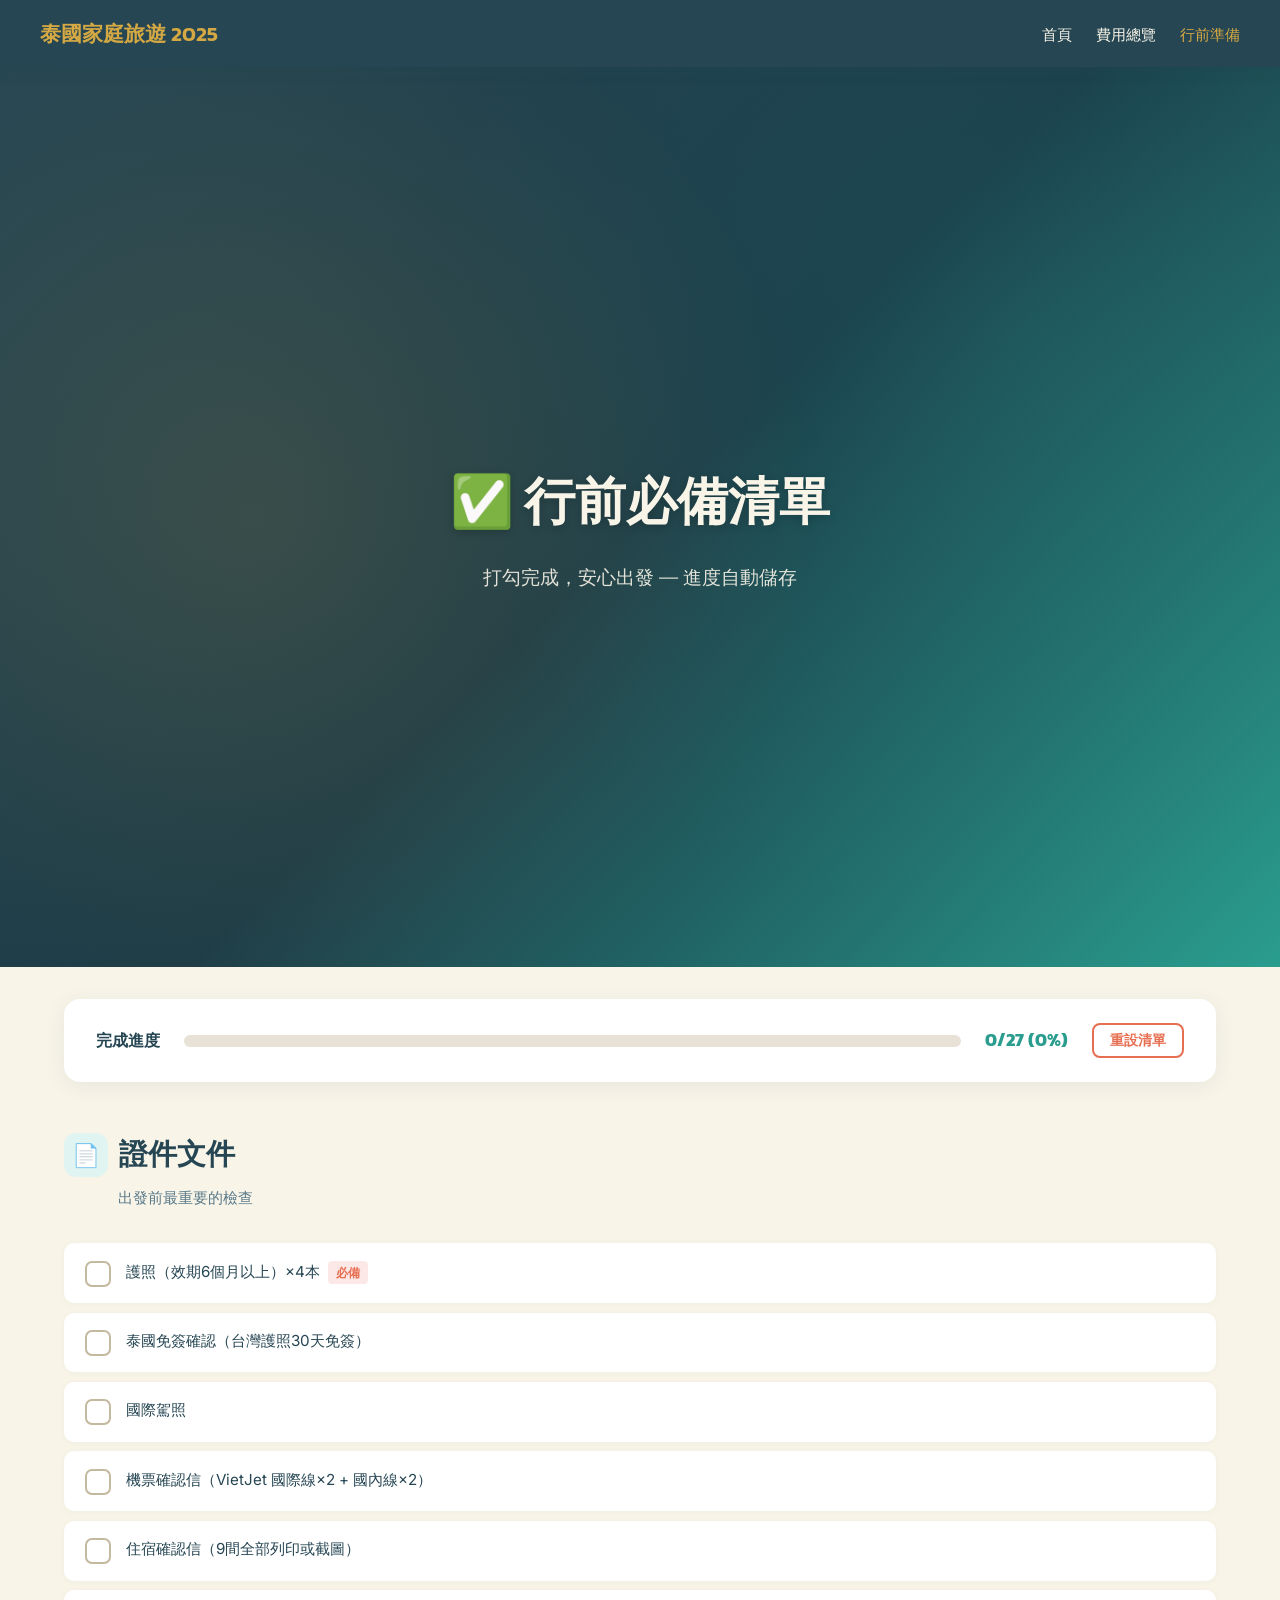
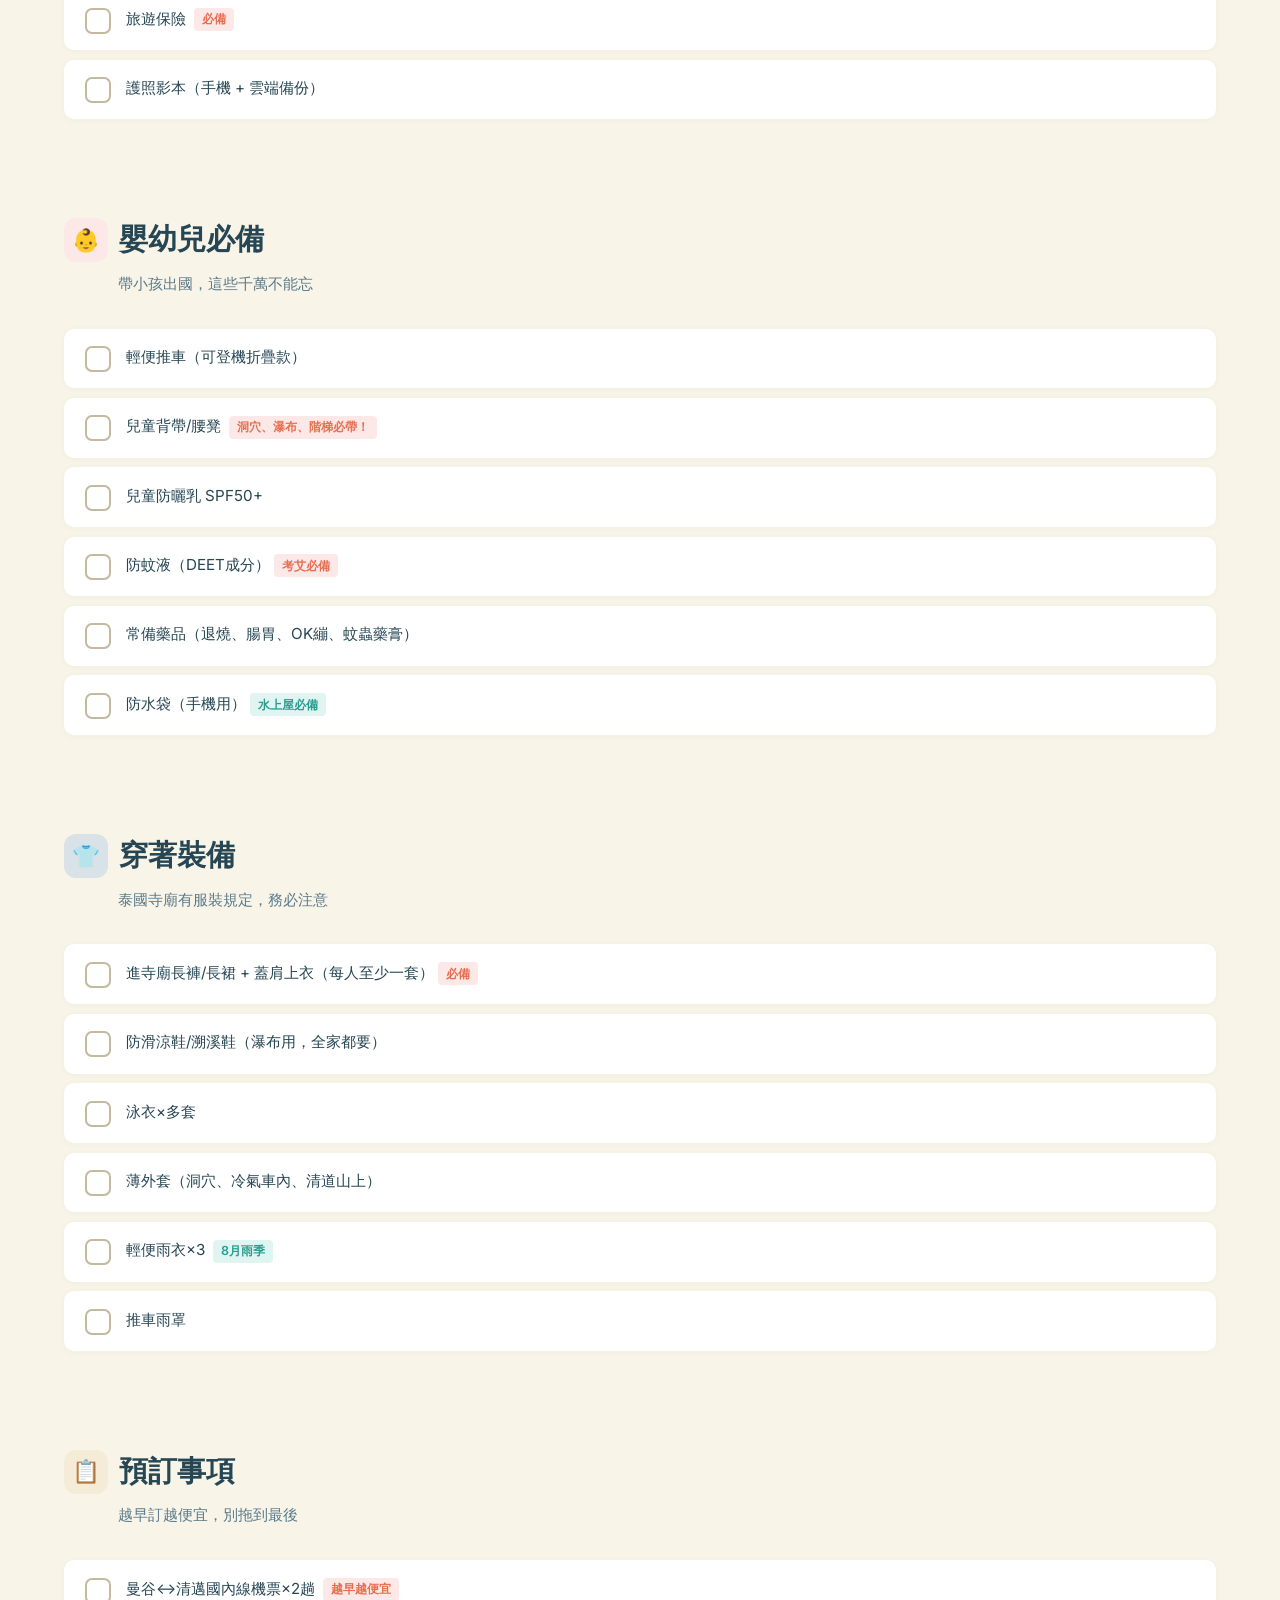
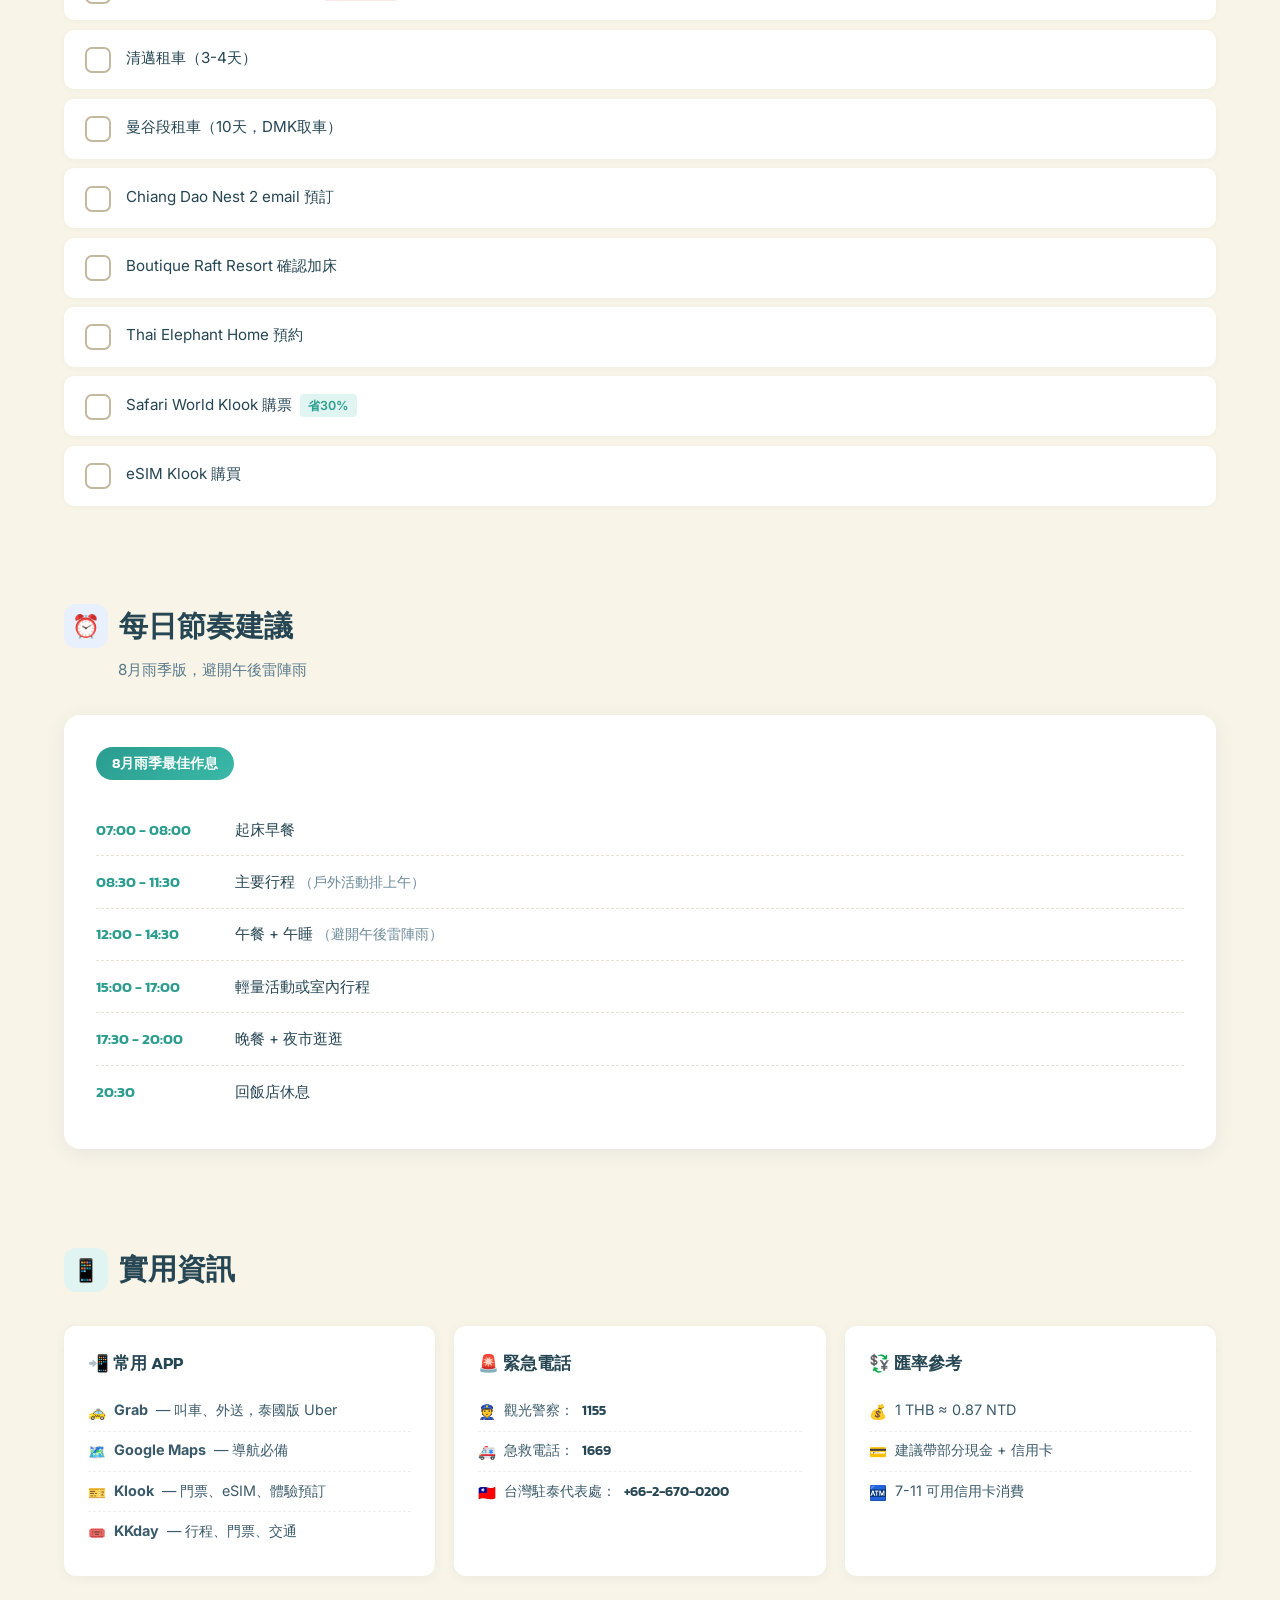
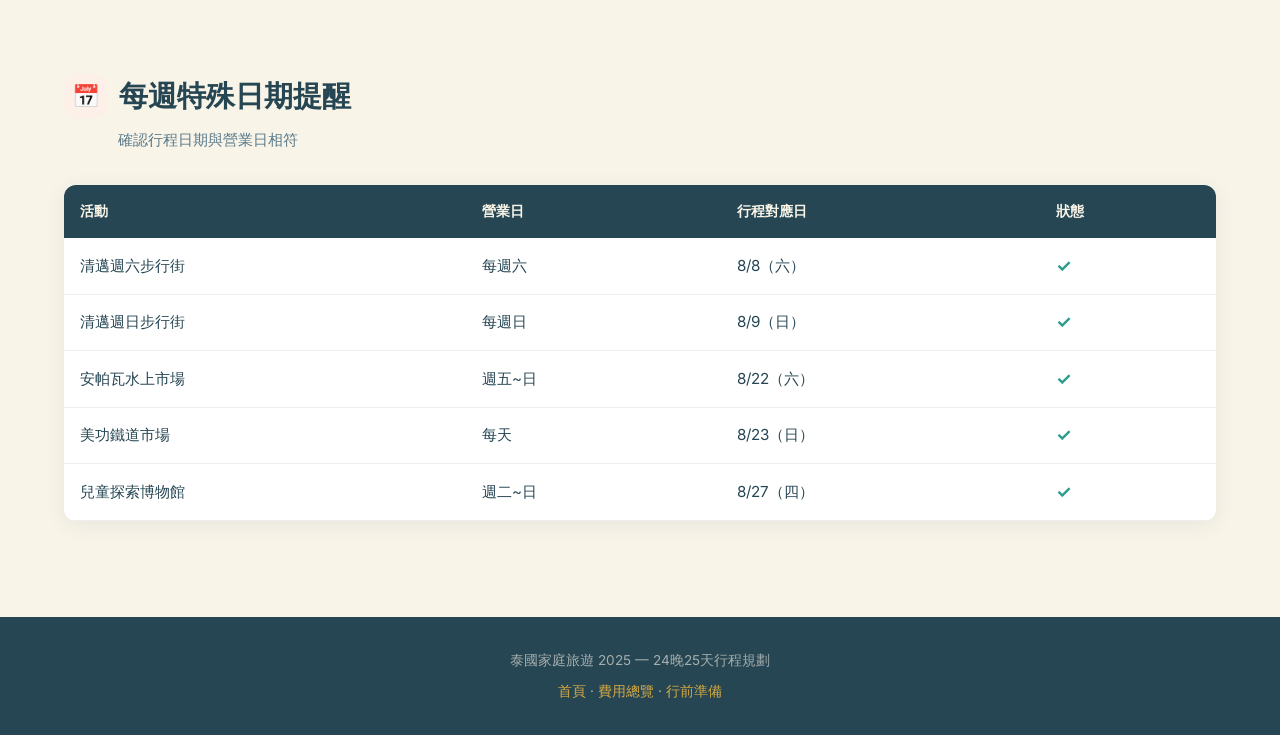
==== checklist.html @ dc39aaf6 "feat: Thailand family trip website v4.0 5-page static website for 25-day Thailand family trip (Aug 2" ====
<!DOCTYPE html>
<html lang="zh-TW">
<head>
    <meta charset="UTF-8">
    <meta name="viewport" content="width=device-width, initial-scale=1.0">
    <title>行前準備清單 - 泰國家庭旅遊</title>
    <link rel="preconnect" href="https://fonts.googleapis.com">
    <link rel="preconnect" href="https://fonts.gstatic.com" crossorigin>
    <link href="https://fonts.googleapis.com/css2?family=Inter:wght@300;400;500;600;700&family=Kanit:wght@300;400;500;600;700&display=swap" rel="stylesheet">
    <link rel="stylesheet" href="css/style.css">
    <style>
        /* ===== Page-specific styles for checklist.html ===== */
        :root {
            --gold: #D4A843;
            --teal: #2A9D8F;
            --deep-purple: #264653;
            --warm-white: #F8F4E8;
            --gold-light: #F5ECD7;
            --teal-light: #E0F5F1;
            --purple-light: #D8E2E7;
            --danger: #E76F51;
            --success: #2A9D8F;
        }

        * {
            margin: 0;
            padding: 0;
            box-sizing: border-box;
        }

        body {
            font-family: 'Inter', 'Kanit', sans-serif;
            background-color: var(--warm-white);
            color: var(--deep-purple);
            line-height: 1.7;
        }

        /* ----- Navigation ----- */
        .site-nav {
            background: var(--deep-purple);
            padding: 1rem 2rem;
            position: sticky;
            top: 0;
            z-index: 100;
            box-shadow: 0 2px 12px rgba(38, 70, 83, 0.3);
        }

        .nav-inner {
            max-width: 1200px;
            margin: 0 auto;
            display: flex;
            align-items: center;
            justify-content: space-between;
            flex-wrap: wrap;
            gap: 0.5rem;
        }

        .nav-logo {
            font-family: 'Kanit', sans-serif;
            font-size: 1.3rem;
            font-weight: 600;
            color: var(--gold);
            text-decoration: none;
        }

        .nav-links {
            display: flex;
            gap: 1.5rem;
            list-style: none;
            flex-wrap: wrap;
        }

        .nav-links a {
            color: var(--warm-white);
            text-decoration: none;
            font-size: 0.95rem;
            font-weight: 500;
            transition: color 0.2s;
            padding: 0.3rem 0;
        }

        .nav-links a:hover,
        .nav-links a.active {
            color: var(--gold);
        }

        /* ----- Hero Section ----- */
        .hero {
            background: linear-gradient(135deg, var(--deep-purple) 0%, #1a3a47 50%, var(--teal) 100%);
            color: var(--warm-white);
            text-align: center;
            padding: 5rem 2rem 4rem;
            position: relative;
            overflow: hidden;
        }

        .hero::before {
            content: '';
            position: absolute;
            inset: 0;
            background:
                radial-gradient(circle at 20% 50%, rgba(212, 168, 67, 0.15) 0%, transparent 50%),
                radial-gradient(circle at 80% 30%, rgba(42, 157, 143, 0.15) 0%, transparent 50%);
        }

        .hero-content {
            position: relative;
            z-index: 1;
            max-width: 800px;
            margin: 0 auto;
        }

        .hero h1 {
            font-family: 'Kanit', sans-serif;
            font-size: clamp(2rem, 5vw, 3.2rem);
            font-weight: 700;
            margin-bottom: 1rem;
            text-shadow: 0 2px 8px rgba(0, 0, 0, 0.2);
        }

        .hero .subtitle {
            font-size: clamp(1rem, 2.5vw, 1.2rem);
            font-weight: 300;
            opacity: 0.9;
        }

        /* ----- Progress Bar ----- */
        .progress-bar-container {
            max-width: 1200px;
            margin: 0 auto;
            padding: 2rem 1.5rem 0;
        }

        .progress-wrapper {
            background: #fff;
            border-radius: 16px;
            padding: 1.5rem 2rem;
            box-shadow: 0 4px 20px rgba(38, 70, 83, 0.08);
            display: flex;
            align-items: center;
            gap: 1.5rem;
            flex-wrap: wrap;
        }

        .progress-label {
            font-family: 'Kanit', sans-serif;
            font-weight: 600;
            font-size: 1rem;
            color: var(--deep-purple);
            white-space: nowrap;
        }

        .progress-track {
            flex: 1;
            min-width: 200px;
            height: 12px;
            background: #e8e2d6;
            border-radius: 6px;
            overflow: hidden;
            position: relative;
        }

        .progress-fill {
            height: 100%;
            background: linear-gradient(90deg, var(--teal), var(--gold));
            border-radius: 6px;
            transition: width 0.4s ease;
            width: 0%;
        }

        .progress-text {
            font-family: 'Kanit', sans-serif;
            font-weight: 700;
            font-size: 1.1rem;
            color: var(--teal);
            white-space: nowrap;
            min-width: 60px;
            text-align: right;
        }

        .progress-reset {
            background: none;
            border: 2px solid var(--danger);
            color: var(--danger);
            padding: 0.4rem 1rem;
            border-radius: 8px;
            font-size: 0.85rem;
            font-weight: 600;
            cursor: pointer;
            transition: background 0.2s, color 0.2s;
            white-space: nowrap;
        }

        .progress-reset:hover {
            background: var(--danger);
            color: #fff;
        }

        /* ----- Section Layout ----- */
        .section {
            max-width: 1200px;
            margin: 0 auto;
            padding: 3rem 1.5rem;
        }

        .section-header {
            margin-bottom: 2rem;
        }

        .section-header h2 {
            font-family: 'Kanit', sans-serif;
            font-size: clamp(1.4rem, 3.5vw, 1.8rem);
            color: var(--deep-purple);
            display: flex;
            align-items: center;
            gap: 0.7rem;
        }

        .section-header h2 .section-icon {
            display: inline-flex;
            align-items: center;
            justify-content: center;
            width: 44px;
            height: 44px;
            border-radius: 12px;
            font-size: 1.4rem;
            flex-shrink: 0;
        }

        .section-header h2 .icon-docs {
            background: var(--teal-light);
        }

        .section-header h2 .icon-baby {
            background: #FDE8E8;
        }

        .section-header h2 .icon-clothes {
            background: var(--purple-light);
        }

        .section-header h2 .icon-booking {
            background: var(--gold-light);
        }

        .section-header h2 .icon-schedule {
            background: #E8F0FD;
        }

        .section-header h2 .icon-info {
            background: var(--teal-light);
        }

        .section-header h2 .icon-dates {
            background: #FDF0E8;
        }

        .section-header p {
            margin-top: 0.4rem;
            margin-left: 3.4rem;
            color: #5a7a8a;
            font-size: 0.95rem;
        }

        /* ----- Checklist Items ----- */
        .checklist-group {
            display: grid;
            gap: 0.6rem;
        }

        .checklist-item {
            background: #fff;
            border-radius: 10px;
            padding: 0.9rem 1.2rem;
            display: flex;
            align-items: flex-start;
            gap: 0.9rem;
            cursor: pointer;
            transition: background 0.15s, box-shadow 0.2s, transform 0.15s;
            box-shadow: 0 1px 6px rgba(38, 70, 83, 0.04);
            user-select: none;
            border: 2px solid transparent;
        }

        .checklist-item:hover {
            box-shadow: 0 3px 14px rgba(38, 70, 83, 0.1);
            transform: translateX(3px);
        }

        .checklist-item:focus-within {
            border-color: var(--teal);
            outline: none;
        }

        .checklist-item.checked {
            background: linear-gradient(135deg, #f0faf8, #f5f8f0);
            border-color: rgba(42, 157, 143, 0.2);
        }

        .checklist-item.checked .item-text {
            text-decoration: line-through;
            color: #8aa0a8;
        }

        .check-box {
            flex-shrink: 0;
            width: 26px;
            height: 26px;
            border: 2.5px solid #c4b89e;
            border-radius: 7px;
            display: flex;
            align-items: center;
            justify-content: center;
            transition: all 0.2s;
            margin-top: 1px;
        }

        .checklist-item.checked .check-box {
            background: var(--teal);
            border-color: var(--teal);
        }

        .check-box .check-icon {
            display: none;
            color: #fff;
            font-size: 0.9rem;
            font-weight: 700;
            line-height: 1;
        }

        .checklist-item.checked .check-box .check-icon {
            display: block;
        }

        .item-text {
            font-size: 0.95rem;
            color: var(--deep-purple);
            line-height: 1.6;
            transition: color 0.2s;
        }

        .item-text .emphasis {
            color: var(--danger);
            font-weight: 600;
        }

        .item-text .tag {
            display: inline-block;
            padding: 0.1rem 0.5rem;
            border-radius: 4px;
            font-size: 0.78rem;
            font-weight: 600;
            margin-left: 0.3rem;
            vertical-align: middle;
        }

        .item-text .tag-important {
            background: #FDE8E8;
            color: var(--danger);
        }

        .item-text .tag-tip {
            background: var(--teal-light);
            color: var(--teal);
        }

        /* ----- Daily Schedule ----- */
        .schedule-card {
            background: #fff;
            border-radius: 16px;
            padding: 2rem;
            box-shadow: 0 4px 20px rgba(38, 70, 83, 0.08);
            overflow: hidden;
        }

        .schedule-card .schedule-badge {
            display: inline-block;
            padding: 0.3rem 1rem;
            background: linear-gradient(135deg, var(--teal), #3ab8a8);
            color: #fff;
            font-family: 'Kanit', sans-serif;
            font-weight: 600;
            font-size: 0.85rem;
            border-radius: 20px;
            margin-bottom: 1.5rem;
        }

        .time-row {
            display: flex;
            gap: 1.2rem;
            padding: 0.8rem 0;
            border-bottom: 1px dashed #e8e2d6;
            align-items: flex-start;
        }

        .time-row:last-child {
            border-bottom: none;
        }

        .time-slot {
            flex-shrink: 0;
            font-family: 'Kanit', sans-serif;
            font-weight: 600;
            font-size: 0.95rem;
            color: var(--teal);
            min-width: 120px;
        }

        .time-activity {
            font-size: 0.95rem;
            color: var(--deep-purple);
        }

        .time-activity .rain-note {
            color: #6b8a99;
            font-size: 0.85rem;
        }

        /* ----- Info Cards ----- */
        .info-grid {
            display: grid;
            grid-template-columns: repeat(auto-fill, minmax(320px, 1fr));
            gap: 1.2rem;
        }

        .info-card {
            background: #fff;
            border-radius: 12px;
            padding: 1.5rem;
            box-shadow: 0 2px 12px rgba(38, 70, 83, 0.06);
        }

        .info-card h3 {
            font-family: 'Kanit', sans-serif;
            font-size: 1.05rem;
            font-weight: 600;
            color: var(--deep-purple);
            margin-bottom: 0.8rem;
            display: flex;
            align-items: center;
            gap: 0.5rem;
        }

        .info-card ul {
            list-style: none;
            padding: 0;
        }

        .info-card ul li {
            padding: 0.4rem 0;
            font-size: 0.9rem;
            color: #3a5a6a;
            border-bottom: 1px dashed #eee;
            display: flex;
            align-items: flex-start;
            gap: 0.5rem;
        }

        .info-card ul li:last-child {
            border-bottom: none;
        }

        .info-card ul li .li-icon {
            flex-shrink: 0;
            margin-top: 2px;
        }

        .info-card .phone-num {
            font-family: 'Kanit', sans-serif;
            font-weight: 600;
            color: var(--deep-purple);
        }

        /* ----- Weekly Dates Table ----- */
        .dates-table-wrapper {
            overflow-x: auto;
            border-radius: 12px;
            box-shadow: 0 4px 20px rgba(38, 70, 83, 0.08);
            background: #fff;
        }

        .dates-table {
            width: 100%;
            border-collapse: collapse;
            min-width: 600px;
            font-size: 0.95rem;
        }

        .dates-table thead {
            background: var(--deep-purple);
            color: var(--warm-white);
        }

        .dates-table thead th {
            padding: 0.9rem 1rem;
            font-weight: 600;
            text-align: left;
            font-size: 0.9rem;
        }

        .dates-table tbody tr {
            border-bottom: 1px solid #eee;
            transition: background 0.15s;
        }

        .dates-table tbody tr:hover {
            background: var(--gold-light);
        }

        .dates-table tbody td {
            padding: 0.8rem 1rem;
            vertical-align: middle;
        }

        .dates-table .status-ok {
            color: var(--success);
            font-weight: 700;
            font-size: 1.1rem;
        }

        /* ----- Footer ----- */
        .site-footer {
            background: var(--deep-purple);
            color: rgba(248, 244, 232, 0.6);
            text-align: center;
            padding: 2rem;
            font-size: 0.85rem;
            margin-top: 3rem;
        }

        .site-footer a {
            color: var(--gold);
            text-decoration: none;
        }

        /* ----- Scroll to top ----- */
        .scroll-top {
            position: fixed;
            bottom: 2rem;
            right: 2rem;
            width: 48px;
            height: 48px;
            background: var(--deep-purple);
            color: var(--gold);
            border: none;
            border-radius: 50%;
            font-size: 1.3rem;
            cursor: pointer;
            opacity: 0;
            visibility: hidden;
            transition: opacity 0.3s, visibility 0.3s, transform 0.2s;
            box-shadow: 0 4px 12px rgba(38, 70, 83, 0.3);
            z-index: 99;
        }

        .scroll-top.visible {
            opacity: 1;
            visibility: visible;
        }

        .scroll-top:hover {
            transform: translateY(-3px);
        }

        /* ----- Responsive ----- */
        @media (max-width: 768px) {
            .hero {
                padding: 3.5rem 1.5rem 3rem;
            }

            .section {
                padding: 2rem 1rem;
            }

            .progress-wrapper {
                padding: 1.2rem 1rem;
                gap: 0.8rem;
            }

            .info-grid {
                grid-template-columns: 1fr;
            }

            .time-row {
                flex-direction: column;
                gap: 0.3rem;
            }

            .time-slot {
                min-width: auto;
            }

            .nav-links {
                gap: 0.8rem;
                font-size: 0.85rem;
            }

            .section-header h2 {
                font-size: 1.2rem;
            }

            .section-header p {
                margin-left: 0;
            }
        }

        /* ----- Accessibility: hidden labels ----- */
        .sr-only {
            position: absolute;
            width: 1px;
            height: 1px;
            padding: 0;
            margin: -1px;
            overflow: hidden;
            clip: rect(0, 0, 0, 0);
            white-space: nowrap;
            border: 0;
        }
    </style>
</head>
<body>

    <!-- Navigation -->
    <nav class="site-nav" aria-label="main navigation">
        <div class="nav-inner">
            <a href="index.html" class="nav-logo">泰國家庭旅遊 2025</a>
            <ul class="nav-links">
                <li><a href="index.html">首頁</a></li>
                <li><a href="costs.html">費用總覽</a></li>
                <li><a href="checklist.html" class="active">行前準備</a></li>
            </ul>
        </div>
    </nav>

    <!-- Hero -->
    <header class="hero">
        <div class="hero-content">
            <h1>&#x2705; 行前必備清單</h1>
            <p class="subtitle">打勾完成，安心出發 &mdash; 進度自動儲存</p>
        </div>
    </header>

    <!-- Progress Bar -->
    <div class="progress-bar-container">
        <div class="progress-wrapper">
            <span class="progress-label">完成進度</span>
            <div class="progress-track">
                <div class="progress-fill" id="progressFill"></div>
            </div>
            <span class="progress-text" id="progressText">0%</span>
            <button class="progress-reset" id="resetBtn" aria-label="重設所有清單項目">重設清單</button>
        </div>
    </div>

    <!-- Section 1: Documents -->
    <section class="section" id="documents">
        <div class="section-header">
            <h2>
                <span class="section-icon icon-docs">&#x1F4C4;</span>
                證件文件
            </h2>
            <p>出發前最重要的檢查</p>
        </div>
        <div class="checklist-group" data-group="documents">
            <div class="checklist-item" data-key="doc-1" role="checkbox" aria-checked="false" tabindex="0">
                <div class="check-box"><span class="check-icon">&#10003;</span></div>
                <span class="item-text">護照（效期6個月以上）&times;4本 <span class="tag tag-important">必備</span></span>
            </div>
            <div class="checklist-item" data-key="doc-2" role="checkbox" aria-checked="false" tabindex="0">
                <div class="check-box"><span class="check-icon">&#10003;</span></div>
                <span class="item-text">泰國免簽確認（台灣護照30天免簽）</span>
            </div>
            <div class="checklist-item" data-key="doc-3" role="checkbox" aria-checked="false" tabindex="0">
                <div class="check-box"><span class="check-icon">&#10003;</span></div>
                <span class="item-text">國際駕照</span>
            </div>
            <div class="checklist-item" data-key="doc-4" role="checkbox" aria-checked="false" tabindex="0">
                <div class="check-box"><span class="check-icon">&#10003;</span></div>
                <span class="item-text">機票確認信（VietJet 國際線&times;2 + 國內線&times;2）</span>
            </div>
            <div class="checklist-item" data-key="doc-5" role="checkbox" aria-checked="false" tabindex="0">
                <div class="check-box"><span class="check-icon">&#10003;</span></div>
                <span class="item-text">住宿確認信（9間全部列印或截圖）</span>
            </div>
            <div class="checklist-item" data-key="doc-6" role="checkbox" aria-checked="false" tabindex="0">
                <div class="check-box"><span class="check-icon">&#10003;</span></div>
                <span class="item-text">旅遊保險 <span class="tag tag-important">必備</span></span>
            </div>
            <div class="checklist-item" data-key="doc-7" role="checkbox" aria-checked="false" tabindex="0">
                <div class="check-box"><span class="check-icon">&#10003;</span></div>
                <span class="item-text">護照影本（手機 + 雲端備份）</span>
            </div>
        </div>
    </section>

    <!-- Section 2: Baby & Toddler -->
    <section class="section" id="baby">
        <div class="section-header">
            <h2>
                <span class="section-icon icon-baby">&#x1F476;</span>
                嬰幼兒必備
            </h2>
            <p>帶小孩出國，這些千萬不能忘</p>
        </div>
        <div class="checklist-group" data-group="baby">
            <div class="checklist-item" data-key="baby-1" role="checkbox" aria-checked="false" tabindex="0">
                <div class="check-box"><span class="check-icon">&#10003;</span></div>
                <span class="item-text">輕便推車（可登機折疊款）</span>
            </div>
            <div class="checklist-item" data-key="baby-2" role="checkbox" aria-checked="false" tabindex="0">
                <div class="check-box"><span class="check-icon">&#10003;</span></div>
                <span class="item-text">兒童背帶/腰凳 <span class="tag tag-important">洞穴、瀑布、階梯必帶！</span></span>
            </div>
            <div class="checklist-item" data-key="baby-3" role="checkbox" aria-checked="false" tabindex="0">
                <div class="check-box"><span class="check-icon">&#10003;</span></div>
                <span class="item-text">兒童防曬乳 SPF50+</span>
            </div>
            <div class="checklist-item" data-key="baby-4" role="checkbox" aria-checked="false" tabindex="0">
                <div class="check-box"><span class="check-icon">&#10003;</span></div>
                <span class="item-text">防蚊液（DEET成分）<span class="tag tag-important">考艾必備</span></span>
            </div>
            <div class="checklist-item" data-key="baby-5" role="checkbox" aria-checked="false" tabindex="0">
                <div class="check-box"><span class="check-icon">&#10003;</span></div>
                <span class="item-text">常備藥品（退燒、腸胃、OK繃、蚊蟲藥膏）</span>
            </div>
            <div class="checklist-item" data-key="baby-6" role="checkbox" aria-checked="false" tabindex="0">
                <div class="check-box"><span class="check-icon">&#10003;</span></div>
                <span class="item-text">防水袋（手機用）<span class="tag tag-tip">水上屋必備</span></span>
            </div>
        </div>
    </section>

    <!-- Section 3: Clothing -->
    <section class="section" id="clothing">
        <div class="section-header">
            <h2>
                <span class="section-icon icon-clothes">&#x1F455;</span>
                穿著裝備
            </h2>
            <p>泰國寺廟有服裝規定，務必注意</p>
        </div>
        <div class="checklist-group" data-group="clothing">
            <div class="checklist-item" data-key="cloth-1" role="checkbox" aria-checked="false" tabindex="0">
                <div class="check-box"><span class="check-icon">&#10003;</span></div>
                <span class="item-text">進寺廟長褲/長裙 + 蓋肩上衣（每人至少一套）<span class="tag tag-important">必備</span></span>
            </div>
            <div class="checklist-item" data-key="cloth-2" role="checkbox" aria-checked="false" tabindex="0">
                <div class="check-box"><span class="check-icon">&#10003;</span></div>
                <span class="item-text">防滑涼鞋/溯溪鞋（瀑布用，全家都要）</span>
            </div>
            <div class="checklist-item" data-key="cloth-3" role="checkbox" aria-checked="false" tabindex="0">
                <div class="check-box"><span class="check-icon">&#10003;</span></div>
                <span class="item-text">泳衣&times;多套</span>
            </div>
            <div class="checklist-item" data-key="cloth-4" role="checkbox" aria-checked="false" tabindex="0">
                <div class="check-box"><span class="check-icon">&#10003;</span></div>
                <span class="item-text">薄外套（洞穴、冷氣車內、清道山上）</span>
            </div>
            <div class="checklist-item" data-key="cloth-5" role="checkbox" aria-checked="false" tabindex="0">
                <div class="check-box"><span class="check-icon">&#10003;</span></div>
                <span class="item-text">輕便雨衣&times;3 <span class="tag tag-tip">8月雨季</span></span>
            </div>
            <div class="checklist-item" data-key="cloth-6" role="checkbox" aria-checked="false" tabindex="0">
                <div class="check-box"><span class="check-icon">&#10003;</span></div>
                <span class="item-text">推車雨罩</span>
            </div>
        </div>
    </section>

    <!-- Section 4: Booking -->
    <section class="section" id="booking">
        <div class="section-header">
            <h2>
                <span class="section-icon icon-booking">&#x1F4CB;</span>
                預訂事項
            </h2>
            <p>越早訂越便宜，別拖到最後</p>
        </div>
        <div class="checklist-group" data-group="booking">
            <div class="checklist-item" data-key="book-1" role="checkbox" aria-checked="false" tabindex="0">
                <div class="check-box"><span class="check-icon">&#10003;</span></div>
                <span class="item-text">曼谷&#x2194;清邁國內線機票&times;2趟 <span class="tag tag-important">越早越便宜</span></span>
            </div>
            <div class="checklist-item" data-key="book-2" role="checkbox" aria-checked="false" tabindex="0">
                <div class="check-box"><span class="check-icon">&#10003;</span></div>
                <span class="item-text">清邁租車（3-4天）</span>
            </div>
            <div class="checklist-item" data-key="book-3" role="checkbox" aria-checked="false" tabindex="0">
                <div class="check-box"><span class="check-icon">&#10003;</span></div>
                <span class="item-text">曼谷段租車（10天，DMK取車）</span>
            </div>
            <div class="checklist-item" data-key="book-4" role="checkbox" aria-checked="false" tabindex="0">
                <div class="check-box"><span class="check-icon">&#10003;</span></div>
                <span class="item-text">Chiang Dao Nest 2 email 預訂</span>
            </div>
            <div class="checklist-item" data-key="book-5" role="checkbox" aria-checked="false" tabindex="0">
                <div class="check-box"><span class="check-icon">&#10003;</span></div>
                <span class="item-text">Boutique Raft Resort 確認加床</span>
            </div>
            <div class="checklist-item" data-key="book-6" role="checkbox" aria-checked="false" tabindex="0">
                <div class="check-box"><span class="check-icon">&#10003;</span></div>
                <span class="item-text">Thai Elephant Home 預約</span>
            </div>
            <div class="checklist-item" data-key="book-7" role="checkbox" aria-checked="false" tabindex="0">
                <div class="check-box"><span class="check-icon">&#10003;</span></div>
                <span class="item-text">Safari World Klook 購票 <span class="tag tag-tip">省30%</span></span>
            </div>
            <div class="checklist-item" data-key="book-8" role="checkbox" aria-checked="false" tabindex="0">
                <div class="check-box"><span class="check-icon">&#10003;</span></div>
                <span class="item-text">eSIM Klook 購買</span>
            </div>
        </div>
    </section>

    <!-- Section 5: Daily Schedule -->
    <section class="section" id="schedule">
        <div class="section-header">
            <h2>
                <span class="section-icon icon-schedule">&#x23F0;</span>
                每日節奏建議
            </h2>
            <p>8月雨季版，避開午後雷陣雨</p>
        </div>

        <div class="schedule-card">
            <span class="schedule-badge">8月雨季最佳作息</span>

            <div class="time-row">
                <span class="time-slot">07:00 - 08:00</span>
                <span class="time-activity">起床早餐</span>
            </div>
            <div class="time-row">
                <span class="time-slot">08:30 - 11:30</span>
                <span class="time-activity">主要行程 <span class="rain-note">（戶外活動排上午）</span></span>
            </div>
            <div class="time-row">
                <span class="time-slot">12:00 - 14:30</span>
                <span class="time-activity">午餐 + 午睡 <span class="rain-note">（避開午後雷陣雨）</span></span>
            </div>
            <div class="time-row">
                <span class="time-slot">15:00 - 17:00</span>
                <span class="time-activity">輕量活動或室內行程</span>
            </div>
            <div class="time-row">
                <span class="time-slot">17:30 - 20:00</span>
                <span class="time-activity">晚餐 + 夜市逛逛</span>
            </div>
            <div class="time-row">
                <span class="time-slot">20:30</span>
                <span class="time-activity">回飯店休息</span>
            </div>
        </div>
    </section>

    <!-- Section 6: Useful Info -->
    <section class="section" id="info">
        <div class="section-header">
            <h2>
                <span class="section-icon icon-info">&#x1F4F1;</span>
                實用資訊
            </h2>
        </div>

        <div class="info-grid">
            <div class="info-card">
                <h3>&#x1F4F2; 常用 APP</h3>
                <ul>
                    <li><span class="li-icon">&#x1F695;</span> <strong>Grab</strong> &mdash; 叫車、外送，泰國版 Uber</li>
                    <li><span class="li-icon">&#x1F5FA;&#xFE0F;</span> <strong>Google Maps</strong> &mdash; 導航必備</li>
                    <li><span class="li-icon">&#x1F3AB;</span> <strong>Klook</strong> &mdash; 門票、eSIM、體驗預訂</li>
                    <li><span class="li-icon">&#x1F39F;&#xFE0F;</span> <strong>KKday</strong> &mdash; 行程、門票、交通</li>
                </ul>
            </div>

            <div class="info-card">
                <h3>&#x1F6A8; 緊急電話</h3>
                <ul>
                    <li><span class="li-icon">&#x1F46E;</span> 觀光警察：<span class="phone-num">1155</span></li>
                    <li><span class="li-icon">&#x1F691;</span> 急救電話：<span class="phone-num">1669</span></li>
                    <li><span class="li-icon">&#x1F1F9;&#x1F1FC;</span> 台灣駐泰代表處：<span class="phone-num">+66-2-670-0200</span></li>
                </ul>
            </div>

            <div class="info-card">
                <h3>&#x1F4B1; 匯率參考</h3>
                <ul>
                    <li><span class="li-icon">&#x1F4B0;</span> 1 THB &#8776; 0.87 NTD</li>
                    <li><span class="li-icon">&#x1F4B3;</span> 建議帶部分現金 + 信用卡</li>
                    <li><span class="li-icon">&#x1F3E7;</span> 7-11 可用信用卡消費</li>
                </ul>
            </div>
        </div>
    </section>

    <!-- Section 7: Weekly Special Dates -->
    <section class="section" id="dates">
        <div class="section-header">
            <h2>
                <span class="section-icon icon-dates">&#x1F4C5;</span>
                每週特殊日期提醒
            </h2>
            <p>確認行程日期與營業日相符</p>
        </div>

        <div class="dates-table-wrapper">
            <table class="dates-table">
                <thead>
                    <tr>
                        <th>活動</th>
                        <th>營業日</th>
                        <th>行程對應日</th>
                        <th>狀態</th>
                    </tr>
                </thead>
                <tbody>
                    <tr>
                        <td>清邁週六步行街</td>
                        <td>每週六</td>
                        <td>8/8（六）</td>
                        <td class="status-ok">&#10003;</td>
                    </tr>
                    <tr>
                        <td>清邁週日步行街</td>
                        <td>每週日</td>
                        <td>8/9（日）</td>
                        <td class="status-ok">&#10003;</td>
                    </tr>
                    <tr>
                        <td>安帕瓦水上市場</td>
                        <td>週五~日</td>
                        <td>8/22（六）</td>
                        <td class="status-ok">&#10003;</td>
                    </tr>
                    <tr>
                        <td>美功鐵道市場</td>
                        <td>每天</td>
                        <td>8/23（日）</td>
                        <td class="status-ok">&#10003;</td>
                    </tr>
                    <tr>
                        <td>兒童探索博物館</td>
                        <td>週二~日</td>
                        <td>8/27（四）</td>
                        <td class="status-ok">&#10003;</td>
                    </tr>
                </tbody>
            </table>
        </div>
    </section>

    <!-- Footer -->
    <footer class="site-footer">
        <p>泰國家庭旅遊 2025 &mdash; 24晚25天行程規劃</p>
        <p style="margin-top: 0.5rem;">
            <a href="index.html">首頁</a> &middot;
            <a href="costs.html">費用總覽</a> &middot;
            <a href="checklist.html">行前準備</a>
        </p>
    </footer>

    <!-- Scroll to Top -->
    <button class="scroll-top" id="scrollTopBtn" aria-label="回到頂部" title="回到頂部">&#8593;</button>

    <script>
        (function () {
            'use strict';

            var STORAGE_KEY = 'thailand-trip-checklist';

            // Load saved state from localStorage
            function loadState() {
                try {
                    var saved = localStorage.getItem(STORAGE_KEY);
                    return saved ? JSON.parse(saved) : {};
                } catch (e) {
                    return {};
                }
            }

            // Save state to localStorage
            function saveState(state) {
                try {
                    localStorage.setItem(STORAGE_KEY, JSON.stringify(state));
                } catch (e) {
                    // localStorage unavailable
                }
            }

            // Update progress bar
            function updateProgress() {
                var total = document.querySelectorAll('.checklist-item');
                var checked = document.querySelectorAll('.checklist-item.checked');
                var pct = total.length > 0 ? Math.round((checked.length / total.length) * 100) : 0;

                var fill = document.getElementById('progressFill');
                var text = document.getElementById('progressText');

                if (fill) fill.style.width = pct + '%';
                if (text) text.textContent = checked.length + '/' + total.length + '  (' + pct + '%)';
            }

            // Toggle a single checklist item
            function toggleItem(item) {
                var isChecked = item.classList.toggle('checked');
                item.setAttribute('aria-checked', isChecked ? 'true' : 'false');

                // Save to localStorage
                var state = loadState();
                var key = item.getAttribute('data-key');
                if (key) {
                    state[key] = isChecked;
                    saveState(state);
                }

                updateProgress();
            }

            // Restore saved state on page load
            function restoreState() {
                var state = loadState();
                var items = document.querySelectorAll('.checklist-item');
                items.forEach(function (item) {
                    var key = item.getAttribute('data-key');
                    if (key && state[key]) {
                        item.classList.add('checked');
                        item.setAttribute('aria-checked', 'true');
                    }
                });
                updateProgress();
            }

            // Bind click events to all checklist items
            function bindEvents() {
                var items = document.querySelectorAll('.checklist-item');
                items.forEach(function (item) {
                    // Click handler
                    item.addEventListener('click', function (e) {
                        toggleItem(item);
                    });

                    // Keyboard handler (Enter and Space)
                    item.addEventListener('keydown', function (e) {
                        if (e.key === 'Enter' || e.key === ' ') {
                            e.preventDefault();
                            toggleItem(item);
                        }
                    });
                });
            }

            // Reset button
            function bindReset() {
                var resetBtn = document.getElementById('resetBtn');
                if (resetBtn) {
                    resetBtn.addEventListener('click', function () {
                        if (confirm('確定要重設所有清單項目嗎？')) {
                            var items = document.querySelectorAll('.checklist-item');
                            items.forEach(function (item) {
                                item.classList.remove('checked');
                                item.setAttribute('aria-checked', 'false');
                            });
                            saveState({});
                            updateProgress();
                        }
                    });
                }
            }

            // Scroll to top button
            function bindScrollTop() {
                var btn = document.getElementById('scrollTopBtn');
                if (!btn) return;
                window.addEventListener('scroll', function () {
                    if (window.scrollY > 400) {
                        btn.classList.add('visible');
                    } else {
                        btn.classList.remove('visible');
                    }
                });
                btn.addEventListener('click', function () {
                    window.scrollTo({ top: 0, behavior: 'smooth' });
                });
            }

            // Initialize
            restoreState();
            bindEvents();
            bindReset();
            bindScrollTop();
        })();
    </script>
</body>
</html>
---- css/style.css ----
/* ============================================
   Thailand Family Trip Website - Shared Styles
   Pure CSS, no frameworks
   ============================================ */

/* --- CSS Custom Properties --- */
:root {
  /* Thai-inspired palette */
  --gold: #D4A843;
  --gold-light: #E8C96A;
  --gold-dark: #B8922E;
  --teal: #2A9D8F;
  --teal-light: #3DBDAD;
  --teal-dark: #1F7A6F;
  --deep-purple: #264653;
  --deep-purple-light: #2F5A6B;
  --warm-white: #F8F4E8;
  --warm-white-dark: #EDE8D8;

  /* Neutral palette */
  --text-primary: #1A1A2E;
  --text-secondary: #4A4A5A;
  --text-muted: #7A7A8A;
  --border-color: #E0DCD0;
  --shadow-color: rgba(38, 70, 83, 0.12);
  --shadow-strong: rgba(38, 70, 83, 0.22);

  /* Typography scale */
  --font-display: 'Kanit', sans-serif;
  --font-body: 'Inter', sans-serif;
  --fs-hero: clamp(2.4rem, 6vw, 4.5rem);
  --fs-h1: clamp(1.8rem, 4vw, 3rem);
  --fs-h2: clamp(1.4rem, 3vw, 2.2rem);
  --fs-h3: clamp(1.1rem, 2vw, 1.5rem);
  --fs-body: clamp(0.95rem, 1.5vw, 1.1rem);
  --fs-small: clamp(0.8rem, 1.2vw, 0.9rem);
  --fs-tiny: 0.75rem;

  /* Spacing scale */
  --space-xs: 0.25rem;
  --space-sm: 0.5rem;
  --space-md: 1rem;
  --space-lg: 1.5rem;
  --space-xl: 2.5rem;
  --space-2xl: 4rem;
  --space-3xl: 6rem;

  /* Layout */
  --max-width: 1200px;
  --nav-height: 64px;
  --border-radius: 12px;
  --border-radius-sm: 8px;
  --border-radius-lg: 20px;

  /* Transitions */
  --transition-fast: 0.2s ease;
  --transition-base: 0.3s ease;
  --transition-slow: 0.5s ease;
  --transition-spring: 0.4s cubic-bezier(0.34, 1.56, 0.64, 1);
}

/* --- Reset & Base --- */
*,
*::before,
*::after {
  margin: 0;
  padding: 0;
  box-sizing: border-box;
}

html {
  scroll-behavior: smooth;
  scroll-padding-top: var(--nav-height);
  -webkit-text-size-adjust: 100%;
}

body {
  font-family: var(--font-body);
  font-size: var(--fs-body);
  line-height: 1.7;
  color: var(--text-primary);
  background-color: var(--warm-white);
  -webkit-font-smoothing: antialiased;
  -moz-osx-font-smoothing: grayscale;
  overflow-x: hidden;
}

img {
  max-width: 100%;
  height: auto;
  display: block;
}

a {
  color: inherit;
  text-decoration: none;
  transition: color var(--transition-fast);
}

ul, ol {
  list-style: none;
}

button {
  cursor: pointer;
  border: none;
  background: none;
  font-family: inherit;
  font-size: inherit;
}

/* --- Utility Classes --- */
.container {
  width: 100%;
  max-width: var(--max-width);
  margin: 0 auto;
  padding: 0 var(--space-lg);
}

.sr-only {
  position: absolute;
  width: 1px;
  height: 1px;
  padding: 0;
  margin: -1px;
  overflow: hidden;
  clip: rect(0, 0, 0, 0);
  white-space: nowrap;
  border: 0;
}

.section-title {
  font-family: var(--font-display);
  font-size: var(--fs-h1);
  font-weight: 700;
  text-align: center;
  margin-bottom: var(--space-sm);
  color: var(--deep-purple);
  position: relative;
}

.section-title::after {
  content: '';
  display: block;
  width: 60px;
  height: 4px;
  background: linear-gradient(90deg, var(--gold), var(--teal));
  border-radius: 2px;
  margin: var(--space-md) auto 0;
}

.section-subtitle {
  text-align: center;
  color: var(--text-secondary);
  font-size: var(--fs-body);
  max-width: 600px;
  margin: 0 auto var(--space-2xl);
}

.section {
  padding: var(--space-3xl) 0;
}

.section--alt {
  background-color: #fff;
}

/* --- Subtle Background Pattern --- */
.pattern-bg {
  position: relative;
}

.pattern-bg::before {
  content: '';
  position: absolute;
  inset: 0;
  opacity: 0.03;
  background-image:
    radial-gradient(circle at 25% 25%, var(--gold) 1px, transparent 1px),
    radial-gradient(circle at 75% 75%, var(--teal) 1px, transparent 1px);
  background-size: 40px 40px;
  pointer-events: none;
  z-index: 0;
}

.pattern-bg > * {
  position: relative;
  z-index: 1;
}

/* ============================================
   Navigation
   ============================================ */
.navbar {
  position: fixed;
  top: 0;
  left: 0;
  right: 0;
  height: var(--nav-height);
  z-index: 1000;
  transition: background-color var(--transition-base), box-shadow var(--transition-base);
}

.navbar--scrolled {
  background-color: rgba(248, 244, 232, 0.95);
  backdrop-filter: blur(12px);
  -webkit-backdrop-filter: blur(12px);
  box-shadow: 0 2px 20px var(--shadow-color);
}

.navbar__inner {
  display: flex;
  align-items: center;
  justify-content: space-between;
  height: 100%;
  max-width: var(--max-width);
  margin: 0 auto;
  padding: 0 var(--space-lg);
}

.navbar__logo {
  font-family: var(--font-display);
  font-size: 1.2rem;
  font-weight: 700;
  color: var(--warm-white);
  transition: color var(--transition-base);
  white-space: nowrap;
}

.navbar--scrolled .navbar__logo {
  color: var(--deep-purple);
}

.navbar__links {
  display: flex;
  gap: var(--space-xs);
}

.navbar__link {
  font-family: var(--font-display);
  font-size: var(--fs-small);
  font-weight: 500;
  padding: var(--space-sm) var(--space-md);
  border-radius: var(--border-radius-sm);
  color: rgba(255, 255, 255, 0.85);
  transition: all var(--transition-fast);
  position: relative;
  white-space: nowrap;
}

.navbar--scrolled .navbar__link {
  color: var(--text-secondary);
}

.navbar__link:hover,
.navbar__link--active {
  color: #fff;
  background-color: rgba(255, 255, 255, 0.15);
}

.navbar--scrolled .navbar__link:hover,
.navbar--scrolled .navbar__link--active {
  color: var(--teal);
  background-color: rgba(42, 157, 143, 0.08);
}

.navbar__link--active {
  font-weight: 600;
}

/* Mobile hamburger */
.navbar__toggle {
  display: none;
  flex-direction: column;
  gap: 5px;
  padding: var(--space-sm);
  z-index: 1001;
}

.navbar__toggle span {
  display: block;
  width: 24px;
  height: 2px;
  background-color: var(--warm-white);
  border-radius: 2px;
  transition: all var(--transition-base);
}

.navbar--scrolled .navbar__toggle span {
  background-color: var(--deep-purple);
}

.navbar__toggle--open span:nth-child(1) {
  transform: translateY(7px) rotate(45deg);
}

.navbar__toggle--open span:nth-child(2) {
  opacity: 0;
}

.navbar__toggle--open span:nth-child(3) {
  transform: translateY(-7px) rotate(-45deg);
}

/* ============================================
   Hero Section
   ============================================ */
.hero {
  position: relative;
  min-height: 100vh;
  min-height: 100dvh;
  display: flex;
  align-items: center;
  justify-content: center;
  overflow: hidden;
  background:
    linear-gradient(
      135deg,
      var(--deep-purple) 0%,
      var(--deep-purple-light) 30%,
      var(--teal-dark) 60%,
      var(--teal) 100%
    );
}

.hero__bg-pattern {
  position: absolute;
  inset: 0;
  opacity: 0.08;
  background-image:
    radial-gradient(ellipse at 20% 50%, var(--gold) 0%, transparent 50%),
    radial-gradient(ellipse at 80% 20%, var(--teal-light) 0%, transparent 40%),
    radial-gradient(ellipse at 50% 80%, var(--gold-light) 0%, transparent 45%);
  pointer-events: none;
}

.hero__floating {
  position: absolute;
  font-size: 2rem;
  opacity: 0.12;
  animation: float 20s ease-in-out infinite;
  pointer-events: none;
}

.hero__floating:nth-child(1) { top: 10%; left: 5%; animation-delay: 0s; }
.hero__floating:nth-child(2) { top: 20%; right: 10%; animation-delay: -4s; font-size: 2.5rem; }
.hero__floating:nth-child(3) { bottom: 30%; left: 15%; animation-delay: -8s; font-size: 1.8rem; }
.hero__floating:nth-child(4) { bottom: 15%; right: 20%; animation-delay: -12s; }
.hero__floating:nth-child(5) { top: 50%; left: 80%; animation-delay: -16s; font-size: 2.2rem; }
.hero__floating:nth-child(6) { top: 70%; left: 40%; animation-delay: -6s; font-size: 1.5rem; }

@keyframes float {
  0%, 100% { transform: translateY(0) rotate(0deg); }
  25% { transform: translateY(-20px) rotate(5deg); }
  50% { transform: translateY(-10px) rotate(-3deg); }
  75% { transform: translateY(-25px) rotate(2deg); }
}

.hero__content {
  text-align: center;
  color: var(--warm-white);
  padding: var(--space-xl);
  max-width: 800px;
  position: relative;
  z-index: 2;
}

.hero__flag {
  font-size: 3.5rem;
  margin-bottom: var(--space-md);
  animation: gentle-bounce 3s ease-in-out infinite;
}

@keyframes gentle-bounce {
  0%, 100% { transform: translateY(0); }
  50% { transform: translateY(-8px); }
}

.hero__title {
  font-family: var(--font-display);
  font-size: var(--fs-hero);
  font-weight: 800;
  line-height: 1.15;
  margin-bottom: var(--space-lg);
  text-shadow: 0 2px 30px rgba(0, 0, 0, 0.3);
}

.hero__title-accent {
  background: linear-gradient(135deg, var(--gold-light), var(--gold));
  -webkit-background-clip: text;
  -webkit-text-fill-color: transparent;
  background-clip: text;
}

.hero__stats {
  font-family: var(--font-display);
  font-size: var(--fs-h3);
  font-weight: 400;
  letter-spacing: 0.04em;
  margin-bottom: var(--space-md);
  opacity: 0.92;
}

.hero__family {
  display: inline-flex;
  align-items: center;
  gap: var(--space-sm);
  background: rgba(255, 255, 255, 0.1);
  backdrop-filter: blur(8px);
  -webkit-backdrop-filter: blur(8px);
  padding: var(--space-sm) var(--space-lg);
  border-radius: 50px;
  font-size: var(--fs-body);
  margin-bottom: var(--space-sm);
  border: 1px solid rgba(255, 255, 255, 0.15);
}

.hero__date {
  font-size: var(--fs-body);
  opacity: 0.8;
  margin-bottom: var(--space-xl);
}

.hero__cta-group {
  display: flex;
  gap: var(--space-md);
  justify-content: center;
  flex-wrap: wrap;
}

.btn {
  display: inline-flex;
  align-items: center;
  gap: var(--space-sm);
  padding: 0.8rem 1.8rem;
  border-radius: 50px;
  font-family: var(--font-display);
  font-size: var(--fs-small);
  font-weight: 600;
  letter-spacing: 0.02em;
  transition: all var(--transition-spring);
  white-space: nowrap;
}

.btn--primary {
  background: linear-gradient(135deg, var(--gold), var(--gold-dark));
  color: var(--deep-purple);
  box-shadow: 0 4px 15px rgba(212, 168, 67, 0.35);
}

.btn--primary:hover {
  transform: translateY(-2px);
  box-shadow: 0 6px 25px rgba(212, 168, 67, 0.5);
}

.btn--outline {
  border: 2px solid rgba(255, 255, 255, 0.4);
  color: var(--warm-white);
  backdrop-filter: blur(4px);
  -webkit-backdrop-filter: blur(4px);
}

.btn--outline:hover {
  background: rgba(255, 255, 255, 0.12);
  border-color: rgba(255, 255, 255, 0.7);
  transform: translateY(-2px);
}

.hero__scroll-hint {
  position: absolute;
  bottom: 2rem;
  left: 50%;
  transform: translateX(-50%);
  color: rgba(255, 255, 255, 0.5);
  font-size: var(--fs-small);
  display: flex;
  flex-direction: column;
  align-items: center;
  gap: var(--space-sm);
  animation: scroll-hint 2s ease-in-out infinite;
}

@keyframes scroll-hint {
  0%, 100% { transform: translateX(-50%) translateY(0); opacity: 0.5; }
  50% { transform: translateX(-50%) translateY(8px); opacity: 1; }
}

/* ============================================
   Route / Timeline Section
   ============================================ */
.route-timeline {
  padding: var(--space-3xl) 0;
  background: #fff;
  overflow: hidden;
}

.route-path {
  display: flex;
  align-items: stretch;
  gap: 0;
  overflow-x: auto;
  padding: var(--space-xl) var(--space-md);
  scroll-snap-type: x mandatory;
  -webkit-overflow-scrolling: touch;
  scrollbar-width: thin;
  scrollbar-color: var(--gold) var(--warm-white-dark);
}

.route-path::-webkit-scrollbar {
  height: 6px;
}

.route-path::-webkit-scrollbar-track {
  background: var(--warm-white-dark);
  border-radius: 3px;
}

.route-path::-webkit-scrollbar-thumb {
  background: var(--gold);
  border-radius: 3px;
}

.route-stop {
  flex: 0 0 auto;
  width: 180px;
  display: flex;
  flex-direction: column;
  align-items: center;
  position: relative;
  scroll-snap-align: center;
  padding: 0 var(--space-sm);
}

.route-stop__connector {
  position: absolute;
  top: 28px;
  left: calc(50% + 20px);
  width: calc(100% - 10px);
  height: 3px;
  background: linear-gradient(90deg, var(--teal), var(--gold));
  opacity: 0.3;
}

.route-stop:last-child .route-stop__connector {
  display: none;
}

.route-stop__icon {
  width: 56px;
  height: 56px;
  border-radius: 50%;
  display: flex;
  align-items: center;
  justify-content: center;
  font-size: 1.5rem;
  background: linear-gradient(135deg, var(--deep-purple), var(--teal-dark));
  color: var(--warm-white);
  box-shadow: 0 4px 15px var(--shadow-color);
  position: relative;
  z-index: 2;
  transition: transform var(--transition-spring), box-shadow var(--transition-base);
}

.route-stop:hover .route-stop__icon {
  transform: scale(1.12);
  box-shadow: 0 6px 25px var(--shadow-strong);
}

.route-stop__nights {
  display: inline-block;
  margin-top: var(--space-sm);
  padding: 2px 10px;
  border-radius: 20px;
  font-family: var(--font-display);
  font-size: var(--fs-tiny);
  font-weight: 600;
  background: linear-gradient(135deg, var(--gold-light), var(--gold));
  color: var(--deep-purple);
}

.route-stop__name {
  font-family: var(--font-display);
  font-weight: 600;
  font-size: var(--fs-small);
  margin-top: var(--space-sm);
  text-align: center;
  color: var(--deep-purple);
}

.route-stop__highlight {
  font-size: var(--fs-tiny);
  color: var(--text-muted);
  text-align: center;
  margin-top: var(--space-xs);
  line-height: 1.4;
}

/* Route scroll hint */
.route-scroll-hint {
  text-align: center;
  margin-top: var(--space-md);
  color: var(--text-muted);
  font-size: var(--fs-small);
  display: none;
}

/* ============================================
   Experiences Grid Section
   ============================================ */
.experiences {
  padding: var(--space-3xl) 0;
}

.experiences-grid {
  display: grid;
  grid-template-columns: repeat(auto-fill, minmax(280px, 1fr));
  gap: var(--space-lg);
}

.exp-card {
  background: #fff;
  border-radius: var(--border-radius);
  padding: var(--space-lg);
  box-shadow: 0 2px 12px var(--shadow-color);
  border: 1px solid var(--border-color);
  transition: all var(--transition-spring);
  position: relative;
  overflow: hidden;
  cursor: default;
}

.exp-card::before {
  content: '';
  position: absolute;
  top: 0;
  left: 0;
  right: 0;
  height: 4px;
  background: linear-gradient(90deg, var(--gold), var(--teal));
  opacity: 0;
  transition: opacity var(--transition-base);
}

.exp-card:hover {
  transform: translateY(-6px);
  box-shadow: 0 12px 40px var(--shadow-strong);
}

.exp-card:hover::before {
  opacity: 1;
}

.exp-card__number {
  position: absolute;
  top: var(--space-md);
  right: var(--space-md);
  font-family: var(--font-display);
  font-size: var(--fs-tiny);
  font-weight: 700;
  color: var(--teal);
  opacity: 0.5;
}

.exp-card__emoji {
  font-size: 2.5rem;
  margin-bottom: var(--space-sm);
  display: block;
  transition: transform var(--transition-spring);
}

.exp-card:hover .exp-card__emoji {
  transform: scale(1.15) rotate(-5deg);
}

.exp-card__title {
  font-family: var(--font-display);
  font-size: var(--fs-h3);
  font-weight: 700;
  color: var(--deep-purple);
  margin-bottom: var(--space-xs);
  line-height: 1.3;
}

.exp-card__location {
  font-size: var(--fs-small);
  color: var(--teal);
  font-weight: 500;
  margin-bottom: var(--space-sm);
}

.exp-card__desc {
  font-size: var(--fs-small);
  color: var(--text-muted);
  line-height: 1.5;
}

.exp-card__tag {
  display: inline-block;
  margin-top: var(--space-sm);
  padding: 2px 10px;
  border-radius: 20px;
  font-size: var(--fs-tiny);
  font-weight: 600;
  background-color: rgba(42, 157, 143, 0.08);
  color: var(--teal-dark);
}

.exp-card__tag--free {
  background-color: rgba(212, 168, 67, 0.12);
  color: var(--gold-dark);
}

/* ============================================
   Footer
   ============================================ */
.footer {
  background: linear-gradient(135deg, var(--deep-purple), var(--deep-purple-light));
  color: rgba(255, 255, 255, 0.7);
  padding: var(--space-2xl) 0 var(--space-lg);
}

.footer__inner {
  display: flex;
  flex-direction: column;
  align-items: center;
  gap: var(--space-lg);
  text-align: center;
}

.footer__brand {
  font-family: var(--font-display);
  font-size: var(--fs-h3);
  font-weight: 700;
  color: var(--warm-white);
}

.footer__links {
  display: flex;
  gap: var(--space-md);
  flex-wrap: wrap;
  justify-content: center;
}

.footer__link {
  font-family: var(--font-display);
  font-size: var(--fs-small);
  color: rgba(255, 255, 255, 0.6);
  padding: var(--space-xs) var(--space-sm);
  border-radius: var(--border-radius-sm);
  transition: all var(--transition-fast);
}

.footer__link:hover {
  color: var(--gold-light);
  background: rgba(255, 255, 255, 0.05);
}

.footer__divider {
  width: 80px;
  height: 1px;
  background: linear-gradient(90deg, transparent, rgba(255, 255, 255, 0.2), transparent);
}

.footer__meta {
  font-size: var(--fs-tiny);
  opacity: 0.5;
  display: flex;
  flex-direction: column;
  align-items: center;
  gap: var(--space-xs);
}

/* ============================================
   Animations - Scroll Reveal
   ============================================ */
.reveal {
  opacity: 0;
  transform: translateY(30px);
  transition: opacity 0.6s ease, transform 0.6s ease;
}

.reveal--visible {
  opacity: 1;
  transform: translateY(0);
}

.reveal--delay-1 { transition-delay: 0.1s; }
.reveal--delay-2 { transition-delay: 0.2s; }
.reveal--delay-3 { transition-delay: 0.3s; }
.reveal--delay-4 { transition-delay: 0.4s; }

/* Stagger children */
.stagger-children > *:nth-child(1) { transition-delay: 0.05s; }
.stagger-children > *:nth-child(2) { transition-delay: 0.1s; }
.stagger-children > *:nth-child(3) { transition-delay: 0.15s; }
.stagger-children > *:nth-child(4) { transition-delay: 0.2s; }
.stagger-children > *:nth-child(5) { transition-delay: 0.25s; }
.stagger-children > *:nth-child(6) { transition-delay: 0.3s; }
.stagger-children > *:nth-child(7) { transition-delay: 0.35s; }
.stagger-children > *:nth-child(8) { transition-delay: 0.4s; }
.stagger-children > *:nth-child(9) { transition-delay: 0.45s; }

/* ============================================
   Responsive: Mobile First
   ============================================ */

/* Small phones */
@media (max-width: 480px) {
  :root {
    --space-lg: 1rem;
    --space-xl: 1.5rem;
    --space-2xl: 2.5rem;
    --space-3xl: 3.5rem;
  }

  .hero__content {
    padding: var(--space-lg);
  }

  .hero__flag {
    font-size: 2.5rem;
  }

  .hero__cta-group {
    flex-direction: column;
    align-items: stretch;
  }

  .btn {
    justify-content: center;
  }

  .experiences-grid {
    grid-template-columns: 1fr;
  }

  .route-stop {
    width: 140px;
  }

  .route-stop__icon {
    width: 44px;
    height: 44px;
    font-size: 1.2rem;
  }

  .exp-card {
    padding: var(--space-md);
  }
}

/* Tablets */
@media (max-width: 768px) {
  .navbar__links {
    position: fixed;
    top: 0;
    right: -100%;
    width: 280px;
    height: 100vh;
    height: 100dvh;
    background: var(--deep-purple);
    flex-direction: column;
    padding: calc(var(--nav-height) + var(--space-xl)) var(--space-xl) var(--space-xl);
    transition: right var(--transition-base);
    box-shadow: -5px 0 30px rgba(0, 0, 0, 0.3);
    gap: var(--space-xs);
  }

  .navbar__links--open {
    right: 0;
  }

  .navbar__links--open .navbar__link {
    color: rgba(255, 255, 255, 0.85);
  }

  .navbar__links--open .navbar__link:hover,
  .navbar__links--open .navbar__link--active {
    color: #fff;
    background-color: rgba(255, 255, 255, 0.1);
  }

  .navbar__toggle {
    display: flex;
  }

  .route-scroll-hint {
    display: block;
  }

  .experiences-grid {
    grid-template-columns: repeat(auto-fill, minmax(240px, 1fr));
  }

  .hero__stats {
    font-size: var(--fs-body);
  }
}

/* Desktop */
@media (min-width: 769px) and (max-width: 1024px) {
  .experiences-grid {
    grid-template-columns: repeat(auto-fill, minmax(260px, 1fr));
  }
}

/* Large screens */
@media (min-width: 1025px) {
  .experiences-grid {
    grid-template-columns: repeat(4, 1fr);
  }

  .route-path {
    justify-content: center;
  }
}

/* ============================================
   Mobile Overlay
   ============================================ */
.mobile-overlay {
  position: fixed;
  inset: 0;
  background: rgba(0, 0, 0, 0.5);
  z-index: 999;
  opacity: 0;
  visibility: hidden;
  transition: all var(--transition-base);
}

.mobile-overlay--visible {
  opacity: 1;
  visibility: visible;
}

/* ============================================
   Focus & Accessibility
   ============================================ */
:focus-visible {
  outline: 3px solid var(--gold);
  outline-offset: 3px;
  border-radius: 4px;
}

@media (prefers-reduced-motion: reduce) {
  *,
  *::before,
  *::after {
    animation-duration: 0.01ms !important;
    animation-iteration-count: 1 !important;
    transition-duration: 0.01ms !important;
    scroll-behavior: auto !important;
  }

  .reveal {
    opacity: 1;
    transform: none;
  }
}

/* High contrast adjustments */
@media (prefers-contrast: high) {
  :root {
    --shadow-color: rgba(0, 0, 0, 0.3);
    --shadow-strong: rgba(0, 0, 0, 0.5);
    --text-muted: #555;
    --border-color: #999;
  }

  .exp-card {
    border-width: 2px;
  }

  .navbar--scrolled {
    border-bottom: 2px solid var(--deep-purple);
  }
}

/* ============================================
   Print Styles
   ============================================ */
@media print {
  *,
  *::before,
  *::after {
    background: transparent !important;
    color: #000 !important;
    box-shadow: none !important;
    text-shadow: none !important;
  }

  .navbar,
  .hero__bg-pattern,
  .hero__floating,
  .hero__scroll-hint,
  .hero__cta-group,
  .mobile-overlay,
  .navbar__toggle,
  .route-scroll-hint {
    display: none !important;
  }

  .hero {
    min-height: auto;
    padding: 2rem 0;
    background: none !important;
  }

  .hero__content {
    color: #000;
  }

  .hero__title {
    text-shadow: none;
    -webkit-text-fill-color: #000;
  }

  .hero__title-accent {
    -webkit-text-fill-color: #000;
  }

  body {
    font-size: 11pt;
    line-height: 1.5;
  }

  .section {
    padding: 1rem 0;
    break-inside: avoid;
  }

  .exp-card {
    break-inside: avoid;
    border: 1px solid #ccc;
    page-break-inside: avoid;
  }

  .experiences-grid {
    grid-template-columns: repeat(3, 1fr);
    gap: 0.5rem;
  }

  .exp-card:hover {
    transform: none;
  }

  .route-path {
    overflow: visible;
    flex-wrap: wrap;
    justify-content: center;
  }

  .footer {
    padding: 1rem 0;
    background: none !important;
  }

  .footer__inner {
    color: #000;
  }

  a[href^="http"]::after {
    content: " (" attr(href) ")";
    font-size: 9pt;
    color: #666;
  }
}

/* ============================================
   Page-specific: other pages can extend
   ============================================ */

/* Generic page header for sub-pages */
.page-header {
  background: linear-gradient(135deg, var(--deep-purple), var(--teal-dark));
  color: var(--warm-white);
  padding: calc(var(--nav-height) + var(--space-2xl)) 0 var(--space-2xl);
  text-align: center;
}

.page-header__title {
  font-family: var(--font-display);
  font-size: var(--fs-h1);
  font-weight: 700;
  margin-bottom: var(--space-sm);
}

.page-header__subtitle {
  font-size: var(--fs-body);
  opacity: 0.8;
}

/* Content cards for sub-pages */
.content-card {
  background: #fff;
  border-radius: var(--border-radius);
  padding: var(--space-xl);
  box-shadow: 0 2px 12px var(--shadow-color);
  border: 1px solid var(--border-color);
  margin-bottom: var(--space-lg);
  transition: box-shadow var(--transition-base);
}

.content-card:hover {
  box-shadow: 0 6px 25px var(--shadow-color);
}

/* Table styles for sub-pages */
.styled-table {
  width: 100%;
  border-collapse: collapse;
  font-size: var(--fs-small);
}

.styled-table thead {
  background: linear-gradient(135deg, var(--deep-purple), var(--teal-dark));
  color: var(--warm-white);
}

.styled-table th {
  font-family: var(--font-display);
  font-weight: 600;
  padding: var(--space-md);
  text-align: left;
}

.styled-table td {
  padding: var(--space-md);
  border-bottom: 1px solid var(--border-color);
}

.styled-table tbody tr:hover {
  background-color: rgba(42, 157, 143, 0.04);
}

/* Back to top button */
.back-to-top {
  position: fixed;
  bottom: 2rem;
  right: 2rem;
  width: 48px;
  height: 48px;
  border-radius: 50%;
  background: linear-gradient(135deg, var(--gold), var(--gold-dark));
  color: var(--deep-purple);
  display: flex;
  align-items: center;
  justify-content: center;
  font-size: 1.3rem;
  box-shadow: 0 4px 15px rgba(212, 168, 67, 0.4);
  opacity: 0;
  visibility: hidden;
  transform: translateY(10px);
  transition: all var(--transition-base);
  z-index: 900;
  cursor: pointer;
  border: none;
}

.back-to-top--visible {
  opacity: 1;
  visibility: visible;
  transform: translateY(0);
}

.back-to-top:hover {
  transform: translateY(-3px);
  box-shadow: 0 6px 25px rgba(212, 168, 67, 0.55);
}
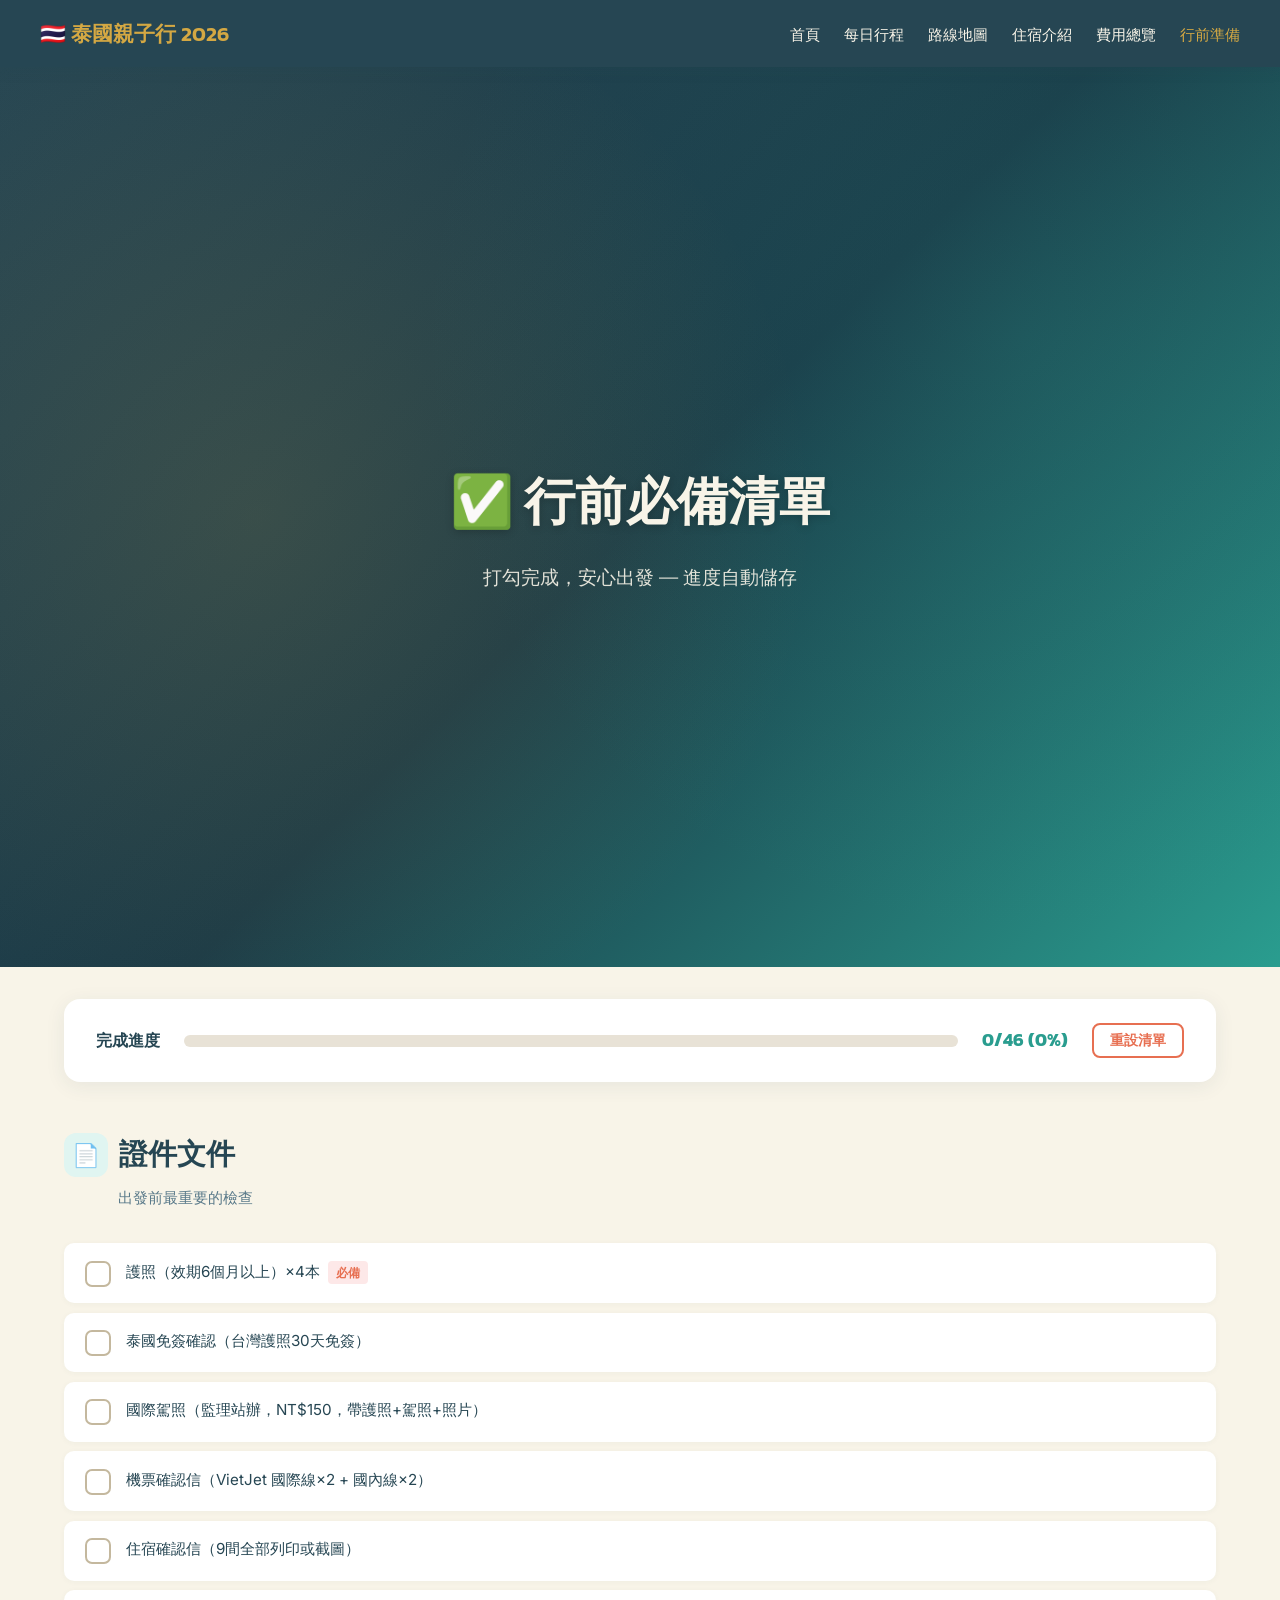
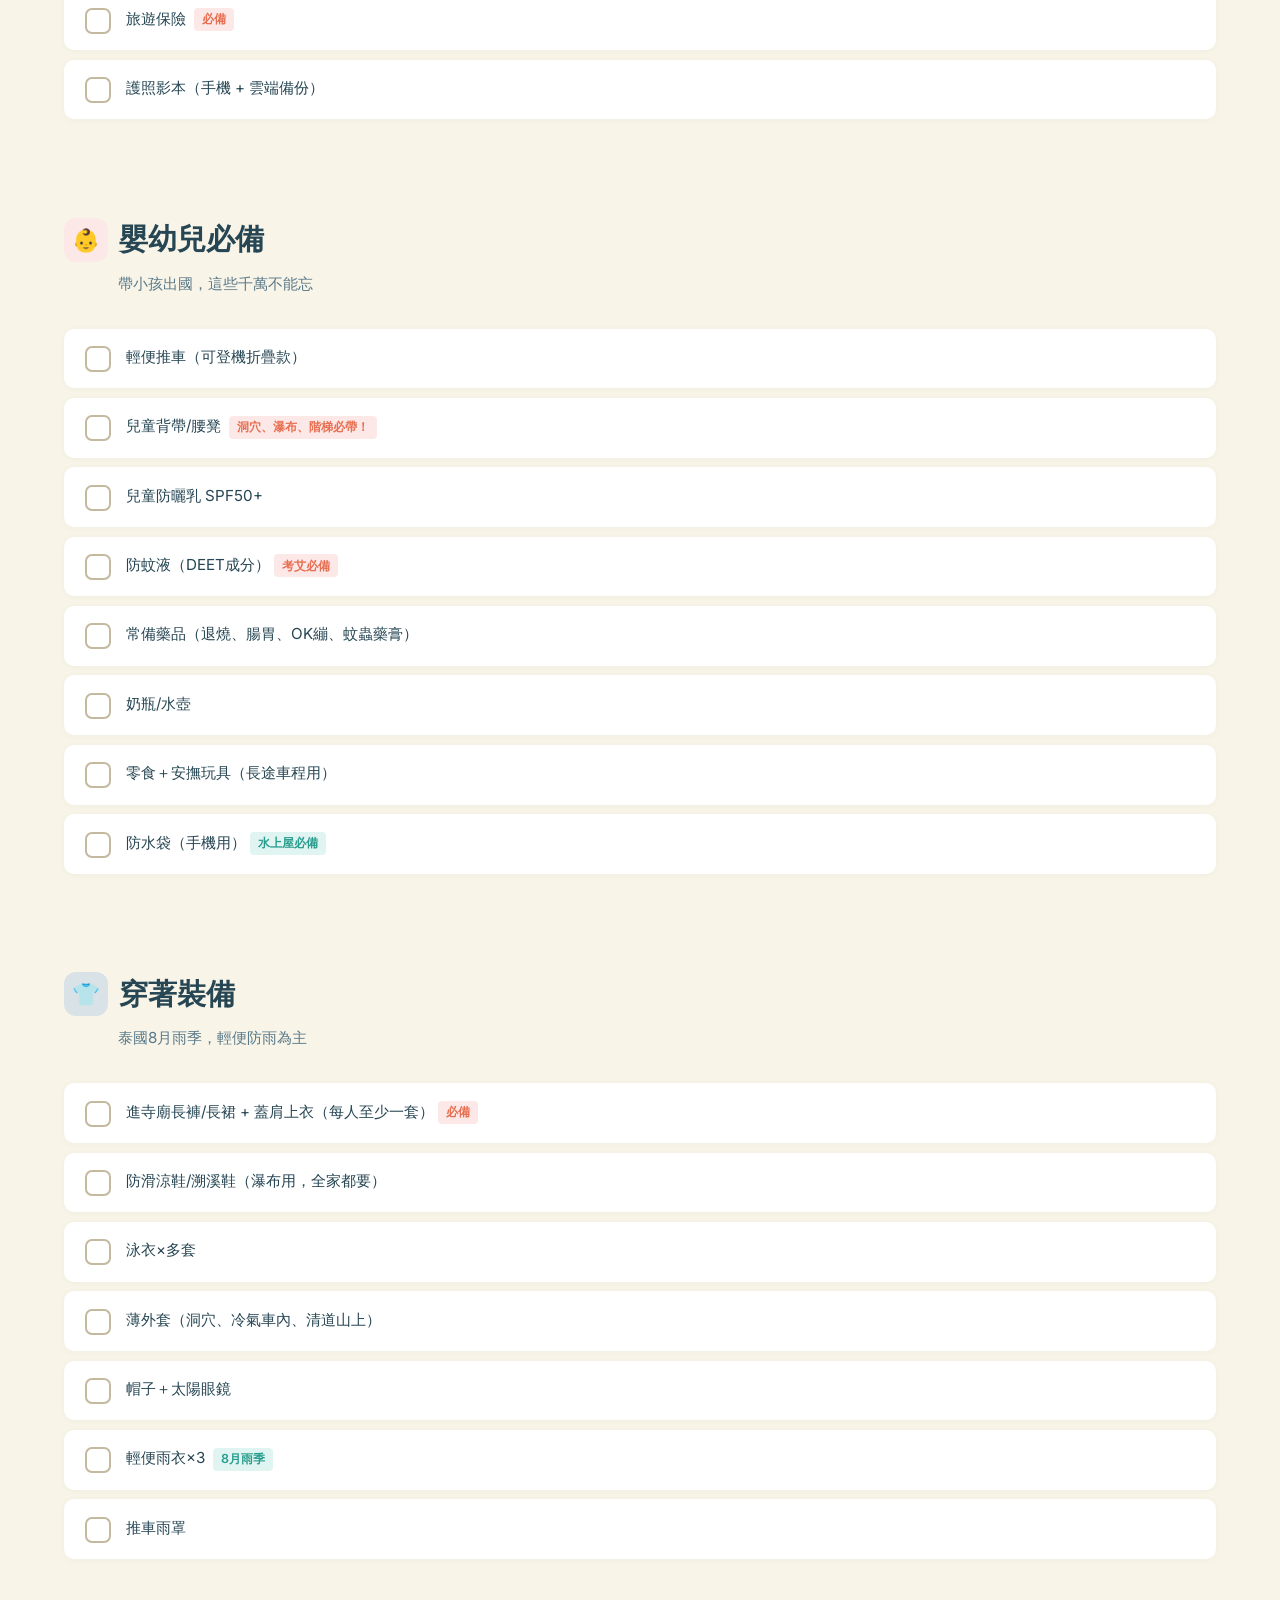
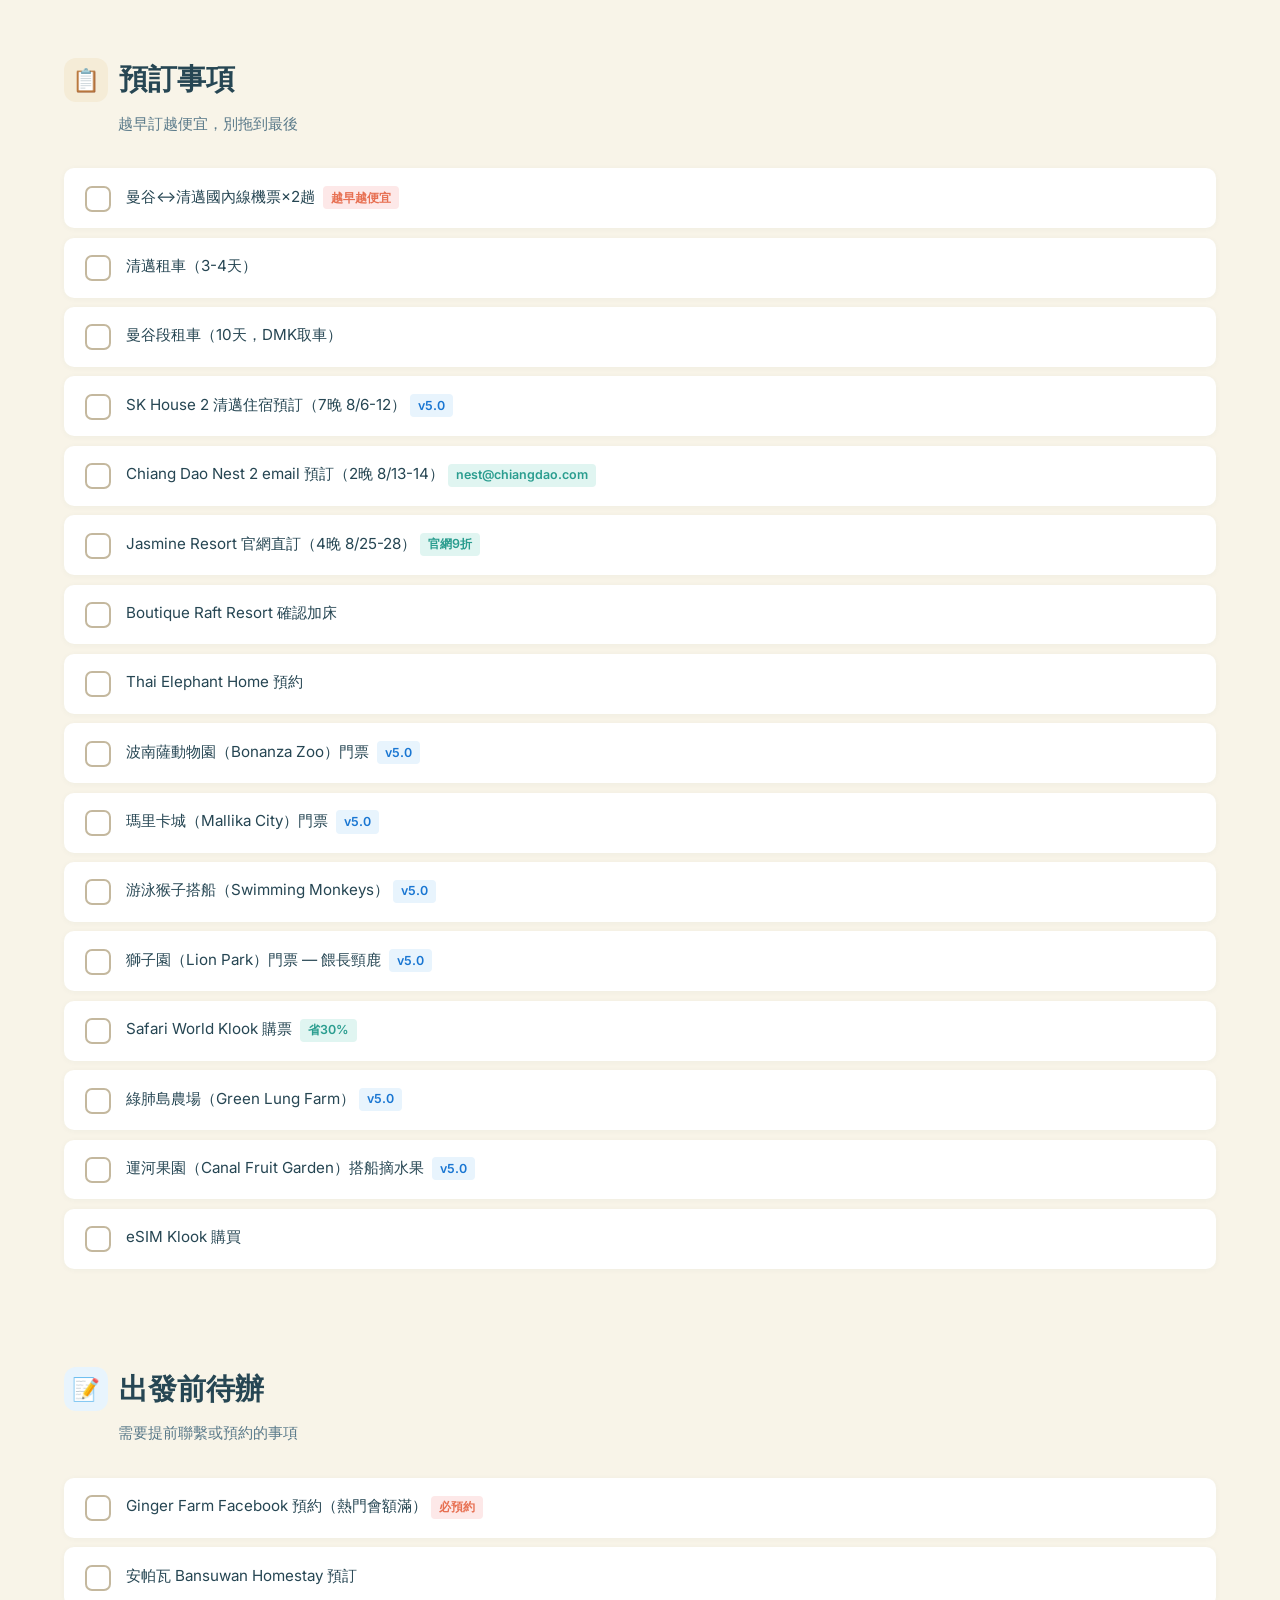
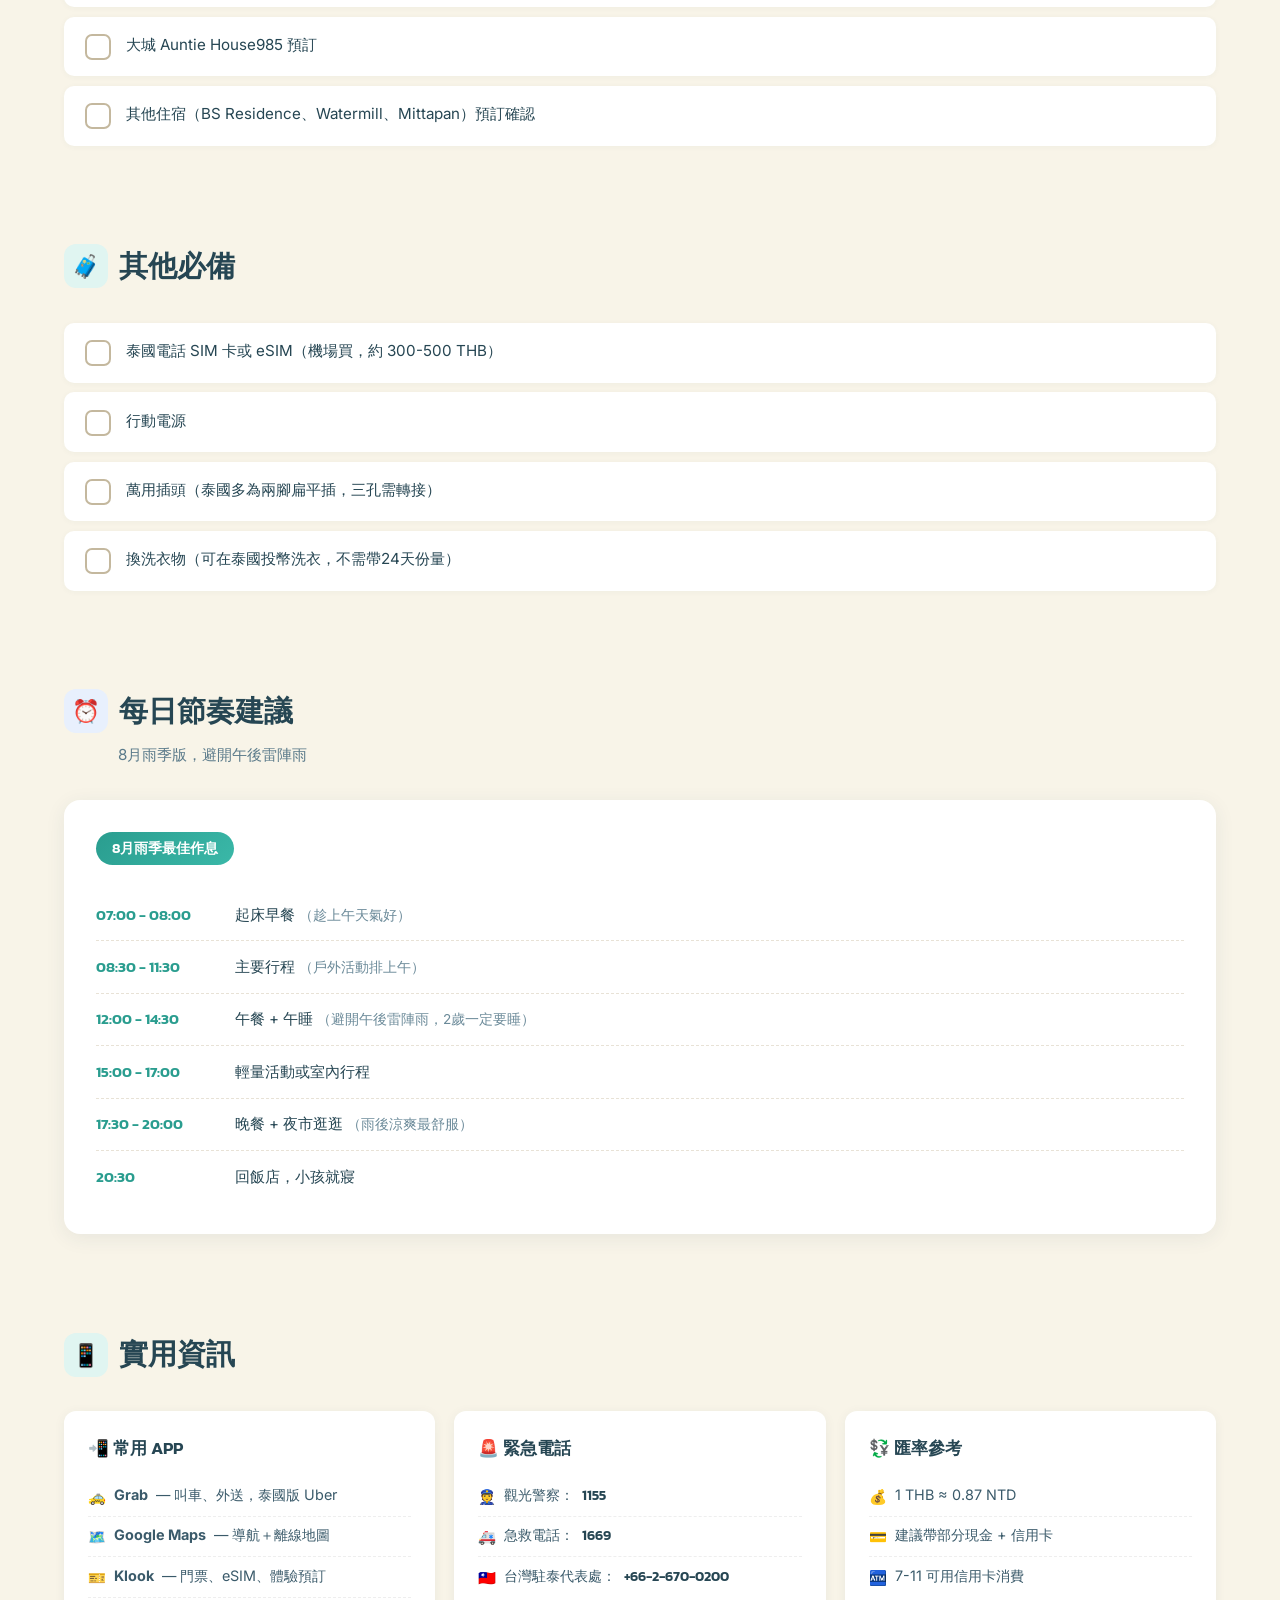
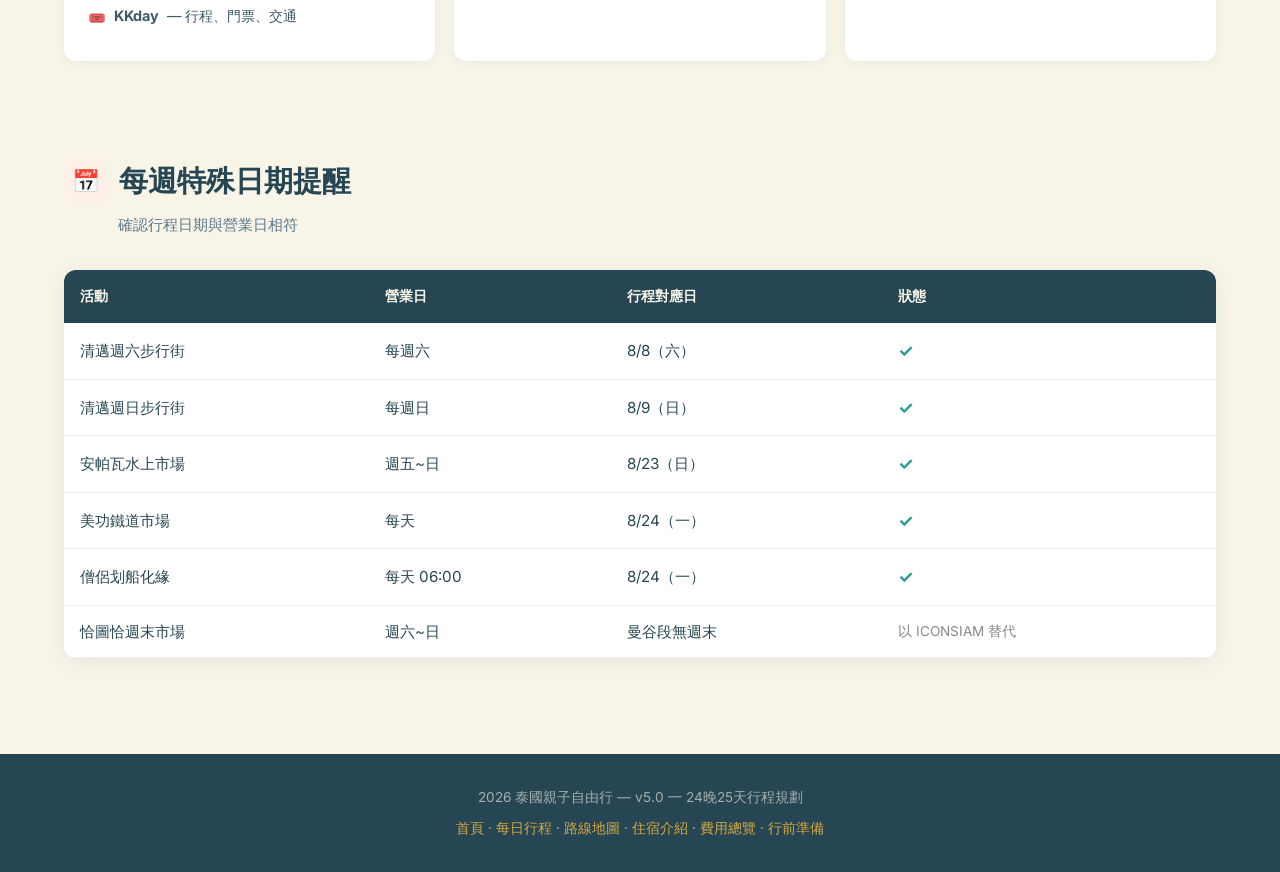
==== commit 0a182a01: "feat: rebuild all HTML pages to v5.0 Complete rebuild of all 6 pages with latest trip data: - itiner" ====
--- a/checklist.html
+++ b/checklist.html
@@ -3,7 +3,7 @@
 <head>
     <meta charset="UTF-8">
     <meta name="viewport" content="width=device-width, initial-scale=1.0">
-    <title>行前準備清單 - 泰國家庭旅遊</title>
+    <title>行前準備清單 - 2026 泰國親子自由行</title>
     <link rel="preconnect" href="https://fonts.googleapis.com">
     <link rel="preconnect" href="https://fonts.gstatic.com" crossorigin>
     <link href="https://fonts.googleapis.com/css2?family=Inter:wght@300;400;500;600;700&family=Kanit:wght@300;400;500;600;700&display=swap" rel="stylesheet">
@@ -243,6 +243,10 @@
             background: var(--gold-light);
         }
 
+        .section-header h2 .icon-pretrip {
+            background: #E8F4FD;
+        }
+
         .section-header h2 .icon-schedule {
             background: #E8F0FD;
         }
@@ -364,6 +368,11 @@
             color: var(--teal);
         }
 
+        .item-text .tag-new {
+            background: #E8F4FD;
+            color: #1976D2;
+        }
+
         /* ----- Daily Schedule ----- */
         .schedule-card {
             background: #fff;
@@ -516,6 +525,11 @@
             color: var(--success);
             font-weight: 700;
             font-size: 1.1rem;
+        }
+
+        .dates-table .status-replaced {
+            color: #888;
+            font-size: 0.85rem;
         }
 
         /* ----- Footer ----- */
@@ -623,9 +637,12 @@
     <!-- Navigation -->
     <nav class="site-nav" aria-label="main navigation">
         <div class="nav-inner">
-            <a href="index.html" class="nav-logo">泰國家庭旅遊 2025</a>
+            <a href="index.html" class="nav-logo">🇹🇭 泰國親子行 2026</a>
             <ul class="nav-links">
                 <li><a href="index.html">首頁</a></li>
+                <li><a href="itinerary.html">每日行程</a></li>
+                <li><a href="map.html">路線地圖</a></li>
+                <li><a href="hotels.html">住宿介紹</a></li>
                 <li><a href="costs.html">費用總覽</a></li>
                 <li><a href="checklist.html" class="active">行前準備</a></li>
             </ul>
@@ -672,7 +689,7 @@
             </div>
             <div class="checklist-item" data-key="doc-3" role="checkbox" aria-checked="false" tabindex="0">
                 <div class="check-box"><span class="check-icon">&#10003;</span></div>
-                <span class="item-text">國際駕照</span>
+                <span class="item-text">國際駕照（監理站辦，NT$150，帶護照+駕照+照片）</span>
             </div>
             <div class="checklist-item" data-key="doc-4" role="checkbox" aria-checked="false" tabindex="0">
                 <div class="check-box"><span class="check-icon">&#10003;</span></div>
@@ -725,6 +742,14 @@
             </div>
             <div class="checklist-item" data-key="baby-6" role="checkbox" aria-checked="false" tabindex="0">
                 <div class="check-box"><span class="check-icon">&#10003;</span></div>
+                <span class="item-text">奶瓶/水壺</span>
+            </div>
+            <div class="checklist-item" data-key="baby-7" role="checkbox" aria-checked="false" tabindex="0">
+                <div class="check-box"><span class="check-icon">&#10003;</span></div>
+                <span class="item-text">零食＋安撫玩具（長途車程用）</span>
+            </div>
+            <div class="checklist-item" data-key="baby-8" role="checkbox" aria-checked="false" tabindex="0">
+                <div class="check-box"><span class="check-icon">&#10003;</span></div>
                 <span class="item-text">防水袋（手機用）<span class="tag tag-tip">水上屋必備</span></span>
             </div>
         </div>
@@ -737,7 +762,7 @@
                 <span class="section-icon icon-clothes">&#x1F455;</span>
                 穿著裝備
             </h2>
-            <p>泰國寺廟有服裝規定，務必注意</p>
+            <p>泰國8月雨季，輕便防雨為主</p>
         </div>
         <div class="checklist-group" data-group="clothing">
             <div class="checklist-item" data-key="cloth-1" role="checkbox" aria-checked="false" tabindex="0">
@@ -758,9 +783,13 @@
             </div>
             <div class="checklist-item" data-key="cloth-5" role="checkbox" aria-checked="false" tabindex="0">
                 <div class="check-box"><span class="check-icon">&#10003;</span></div>
+                <span class="item-text">帽子＋太陽眼鏡</span>
+            </div>
+            <div class="checklist-item" data-key="cloth-6" role="checkbox" aria-checked="false" tabindex="0">
+                <div class="check-box"><span class="check-icon">&#10003;</span></div>
                 <span class="item-text">輕便雨衣&times;3 <span class="tag tag-tip">8月雨季</span></span>
             </div>
-            <div class="checklist-item" data-key="cloth-6" role="checkbox" aria-checked="false" tabindex="0">
+            <div class="checklist-item" data-key="cloth-7" role="checkbox" aria-checked="false" tabindex="0">
                 <div class="check-box"><span class="check-icon">&#10003;</span></div>
                 <span class="item-text">推車雨罩</span>
             </div>
@@ -789,9 +818,17 @@
                 <div class="check-box"><span class="check-icon">&#10003;</span></div>
                 <span class="item-text">曼谷段租車（10天，DMK取車）</span>
             </div>
+            <div class="checklist-item" data-key="book-sk" role="checkbox" aria-checked="false" tabindex="0">
+                <div class="check-box"><span class="check-icon">&#10003;</span></div>
+                <span class="item-text">SK House 2 清邁住宿預訂（7晚 8/6-12）<span class="tag tag-new">v5.0</span></span>
+            </div>
             <div class="checklist-item" data-key="book-4" role="checkbox" aria-checked="false" tabindex="0">
                 <div class="check-box"><span class="check-icon">&#10003;</span></div>
-                <span class="item-text">Chiang Dao Nest 2 email 預訂</span>
+                <span class="item-text">Chiang Dao Nest 2 email 預訂（2晚 8/13-14）<span class="tag tag-tip">nest@chiangdao.com</span></span>
+            </div>
+            <div class="checklist-item" data-key="book-jasmine" role="checkbox" aria-checked="false" tabindex="0">
+                <div class="check-box"><span class="check-icon">&#10003;</span></div>
+                <span class="item-text">Jasmine Resort 官網直訂（4晚 8/25-28）<span class="tag tag-tip">官網9折</span></span>
             </div>
             <div class="checklist-item" data-key="book-5" role="checkbox" aria-checked="false" tabindex="0">
                 <div class="check-box"><span class="check-icon">&#10003;</span></div>
@@ -801,10 +838,34 @@
                 <div class="check-box"><span class="check-icon">&#10003;</span></div>
                 <span class="item-text">Thai Elephant Home 預約</span>
             </div>
+            <div class="checklist-item" data-key="book-bonanza" role="checkbox" aria-checked="false" tabindex="0">
+                <div class="check-box"><span class="check-icon">&#10003;</span></div>
+                <span class="item-text">波南薩動物園（Bonanza Zoo）門票 <span class="tag tag-new">v5.0</span></span>
+            </div>
+            <div class="checklist-item" data-key="book-mallika" role="checkbox" aria-checked="false" tabindex="0">
+                <div class="check-box"><span class="check-icon">&#10003;</span></div>
+                <span class="item-text">瑪里卡城（Mallika City）門票 <span class="tag tag-new">v5.0</span></span>
+            </div>
+            <div class="checklist-item" data-key="book-monkey" role="checkbox" aria-checked="false" tabindex="0">
+                <div class="check-box"><span class="check-icon">&#10003;</span></div>
+                <span class="item-text">游泳猴子搭船（Swimming Monkeys）<span class="tag tag-new">v5.0</span></span>
+            </div>
+            <div class="checklist-item" data-key="book-lion" role="checkbox" aria-checked="false" tabindex="0">
+                <div class="check-box"><span class="check-icon">&#10003;</span></div>
+                <span class="item-text">獅子園（Lion Park）門票 &mdash; 餵長頸鹿 <span class="tag tag-new">v5.0</span></span>
+            </div>
             <div class="checklist-item" data-key="book-7" role="checkbox" aria-checked="false" tabindex="0">
                 <div class="check-box"><span class="check-icon">&#10003;</span></div>
                 <span class="item-text">Safari World Klook 購票 <span class="tag tag-tip">省30%</span></span>
             </div>
+            <div class="checklist-item" data-key="book-greenlung" role="checkbox" aria-checked="false" tabindex="0">
+                <div class="check-box"><span class="check-icon">&#10003;</span></div>
+                <span class="item-text">綠肺島農場（Green Lung Farm）<span class="tag tag-new">v5.0</span></span>
+            </div>
+            <div class="checklist-item" data-key="book-canal" role="checkbox" aria-checked="false" tabindex="0">
+                <div class="check-box"><span class="check-icon">&#10003;</span></div>
+                <span class="item-text">運河果園（Canal Fruit Garden）搭船摘水果 <span class="tag tag-new">v5.0</span></span>
+            </div>
             <div class="checklist-item" data-key="book-8" role="checkbox" aria-checked="false" tabindex="0">
                 <div class="check-box"><span class="check-icon">&#10003;</span></div>
                 <span class="item-text">eSIM Klook 購買</span>
@@ -812,7 +873,64 @@
         </div>
     </section>
 
-    <!-- Section 5: Daily Schedule -->
+    <!-- Section 4.5: Pre-trip Tasks -->
+    <section class="section" id="pretrip">
+        <div class="section-header">
+            <h2>
+                <span class="section-icon icon-pretrip">&#x1F4DD;</span>
+                出發前待辦
+            </h2>
+            <p>需要提前聯繫或預約的事項</p>
+        </div>
+        <div class="checklist-group" data-group="pretrip">
+            <div class="checklist-item" data-key="pre-ginger" role="checkbox" aria-checked="false" tabindex="0">
+                <div class="check-box"><span class="check-icon">&#10003;</span></div>
+                <span class="item-text">Ginger Farm Facebook 預約（熱門會額滿）<span class="tag tag-important">必預約</span></span>
+            </div>
+            <div class="checklist-item" data-key="pre-amphawa" role="checkbox" aria-checked="false" tabindex="0">
+                <div class="check-box"><span class="check-icon">&#10003;</span></div>
+                <span class="item-text">安帕瓦 Bansuwan Homestay 預訂</span>
+            </div>
+            <div class="checklist-item" data-key="pre-ayutthaya" role="checkbox" aria-checked="false" tabindex="0">
+                <div class="check-box"><span class="check-icon">&#10003;</span></div>
+                <span class="item-text">大城 Auntie House985 預訂</span>
+            </div>
+            <div class="checklist-item" data-key="pre-other" role="checkbox" aria-checked="false" tabindex="0">
+                <div class="check-box"><span class="check-icon">&#10003;</span></div>
+                <span class="item-text">其他住宿（BS Residence、Watermill、Mittapan）預訂確認</span>
+            </div>
+        </div>
+    </section>
+
+    <!-- Section 5: Other Essentials -->
+    <section class="section" id="other">
+        <div class="section-header">
+            <h2>
+                <span class="section-icon icon-info">&#x1F9F3;</span>
+                其他必備
+            </h2>
+        </div>
+        <div class="checklist-group" data-group="other">
+            <div class="checklist-item" data-key="other-1" role="checkbox" aria-checked="false" tabindex="0">
+                <div class="check-box"><span class="check-icon">&#10003;</span></div>
+                <span class="item-text">泰國電話 SIM 卡或 eSIM（機場買，約 300-500 THB）</span>
+            </div>
+            <div class="checklist-item" data-key="other-2" role="checkbox" aria-checked="false" tabindex="0">
+                <div class="check-box"><span class="check-icon">&#10003;</span></div>
+                <span class="item-text">行動電源</span>
+            </div>
+            <div class="checklist-item" data-key="other-3" role="checkbox" aria-checked="false" tabindex="0">
+                <div class="check-box"><span class="check-icon">&#10003;</span></div>
+                <span class="item-text">萬用插頭（泰國多為兩腳扁平插，三孔需轉接）</span>
+            </div>
+            <div class="checklist-item" data-key="other-4" role="checkbox" aria-checked="false" tabindex="0">
+                <div class="check-box"><span class="check-icon">&#10003;</span></div>
+                <span class="item-text">換洗衣物（可在泰國投幣洗衣，不需帶24天份量）</span>
+            </div>
+        </div>
+    </section>
+
+    <!-- Section 6: Daily Schedule -->
     <section class="section" id="schedule">
         <div class="section-header">
             <h2>
@@ -827,7 +945,7 @@
 
             <div class="time-row">
                 <span class="time-slot">07:00 - 08:00</span>
-                <span class="time-activity">起床早餐</span>
+                <span class="time-activity">起床早餐 <span class="rain-note">（趁上午天氣好）</span></span>
             </div>
             <div class="time-row">
                 <span class="time-slot">08:30 - 11:30</span>
@@ -835,7 +953,7 @@
             </div>
             <div class="time-row">
                 <span class="time-slot">12:00 - 14:30</span>
-                <span class="time-activity">午餐 + 午睡 <span class="rain-note">（避開午後雷陣雨）</span></span>
+                <span class="time-activity">午餐 + 午睡 <span class="rain-note">（避開午後雷陣雨，2歲一定要睡）</span></span>
             </div>
             <div class="time-row">
                 <span class="time-slot">15:00 - 17:00</span>
@@ -843,16 +961,16 @@
             </div>
             <div class="time-row">
                 <span class="time-slot">17:30 - 20:00</span>
-                <span class="time-activity">晚餐 + 夜市逛逛</span>
+                <span class="time-activity">晚餐 + 夜市逛逛 <span class="rain-note">（雨後涼爽最舒服）</span></span>
             </div>
             <div class="time-row">
                 <span class="time-slot">20:30</span>
-                <span class="time-activity">回飯店休息</span>
+                <span class="time-activity">回飯店，小孩就寢</span>
             </div>
         </div>
     </section>
 
-    <!-- Section 6: Useful Info -->
+    <!-- Section 7: Useful Info -->
     <section class="section" id="info">
         <div class="section-header">
             <h2>
@@ -866,7 +984,7 @@
                 <h3>&#x1F4F2; 常用 APP</h3>
                 <ul>
                     <li><span class="li-icon">&#x1F695;</span> <strong>Grab</strong> &mdash; 叫車、外送，泰國版 Uber</li>
-                    <li><span class="li-icon">&#x1F5FA;&#xFE0F;</span> <strong>Google Maps</strong> &mdash; 導航必備</li>
+                    <li><span class="li-icon">&#x1F5FA;&#xFE0F;</span> <strong>Google Maps</strong> &mdash; 導航＋離線地圖</li>
                     <li><span class="li-icon">&#x1F3AB;</span> <strong>Klook</strong> &mdash; 門票、eSIM、體驗預訂</li>
                     <li><span class="li-icon">&#x1F39F;&#xFE0F;</span> <strong>KKday</strong> &mdash; 行程、門票、交通</li>
                 </ul>
@@ -892,7 +1010,7 @@
         </div>
     </section>
 
-    <!-- Section 7: Weekly Special Dates -->
+    <!-- Section 8: Weekly Special Dates -->
     <section class="section" id="dates">
         <div class="section-header">
             <h2>
@@ -928,20 +1046,26 @@
                     <tr>
                         <td>安帕瓦水上市場</td>
                         <td>週五~日</td>
-                        <td>8/22（六）</td>
+                        <td>8/23（日）</td>
                         <td class="status-ok">&#10003;</td>
                     </tr>
                     <tr>
                         <td>美功鐵道市場</td>
                         <td>每天</td>
-                        <td>8/23（日）</td>
+                        <td>8/24（一）</td>
                         <td class="status-ok">&#10003;</td>
                     </tr>
                     <tr>
-                        <td>兒童探索博物館</td>
-                        <td>週二~日</td>
-                        <td>8/27（四）</td>
+                        <td>僧侶划船化緣</td>
+                        <td>每天 06:00</td>
+                        <td>8/24（一）</td>
                         <td class="status-ok">&#10003;</td>
+                    </tr>
+                    <tr>
+                        <td>恰圖恰週末市場</td>
+                        <td>週六~日</td>
+                        <td>曼谷段無週末</td>
+                        <td class="status-replaced">以 ICONSIAM 替代</td>
                     </tr>
                 </tbody>
             </table>
@@ -950,9 +1074,12 @@
 
     <!-- Footer -->
     <footer class="site-footer">
-        <p>泰國家庭旅遊 2025 &mdash; 24晚25天行程規劃</p>
+        <p>2026 泰國親子自由行 &mdash; v5.0 &mdash; 24晚25天行程規劃</p>
         <p style="margin-top: 0.5rem;">
             <a href="index.html">首頁</a> &middot;
+            <a href="itinerary.html">每日行程</a> &middot;
+            <a href="map.html">路線地圖</a> &middot;
+            <a href="hotels.html">住宿介紹</a> &middot;
             <a href="costs.html">費用總覽</a> &middot;
             <a href="checklist.html">行前準備</a>
         </p>
